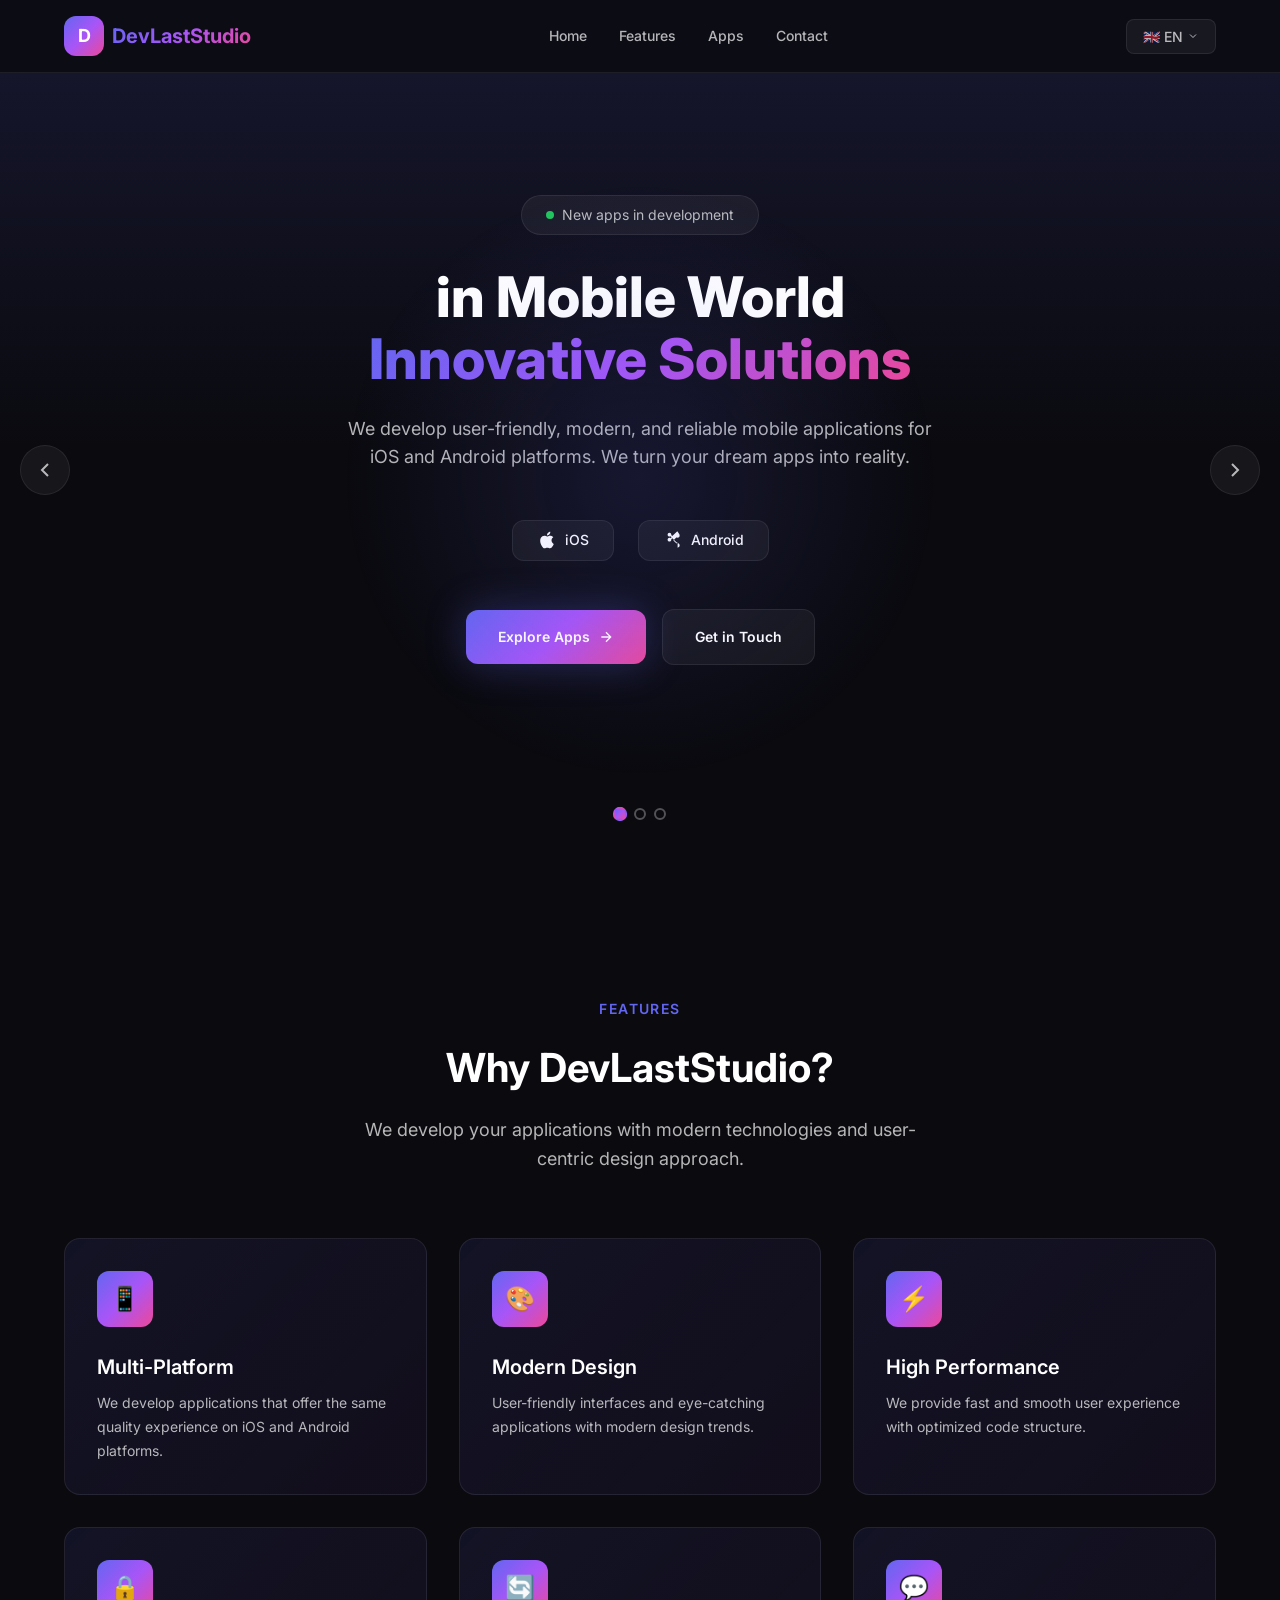
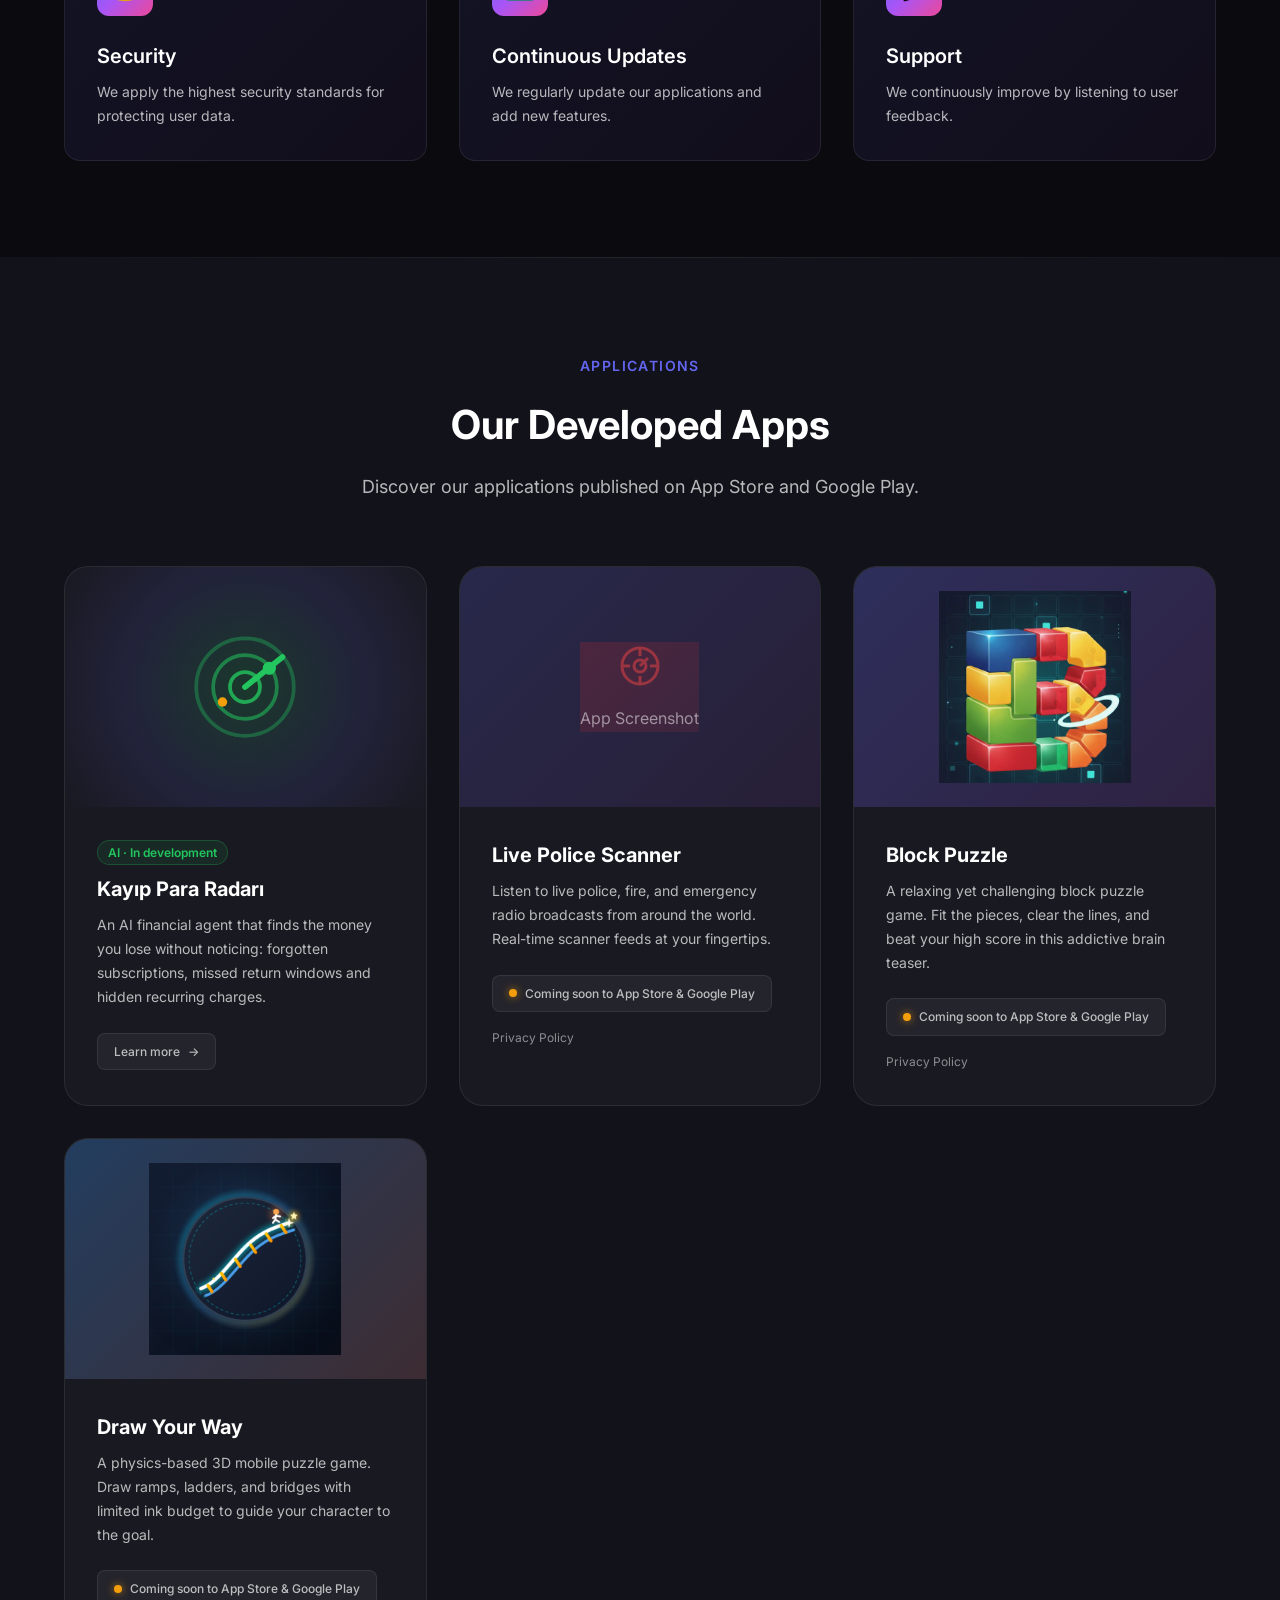
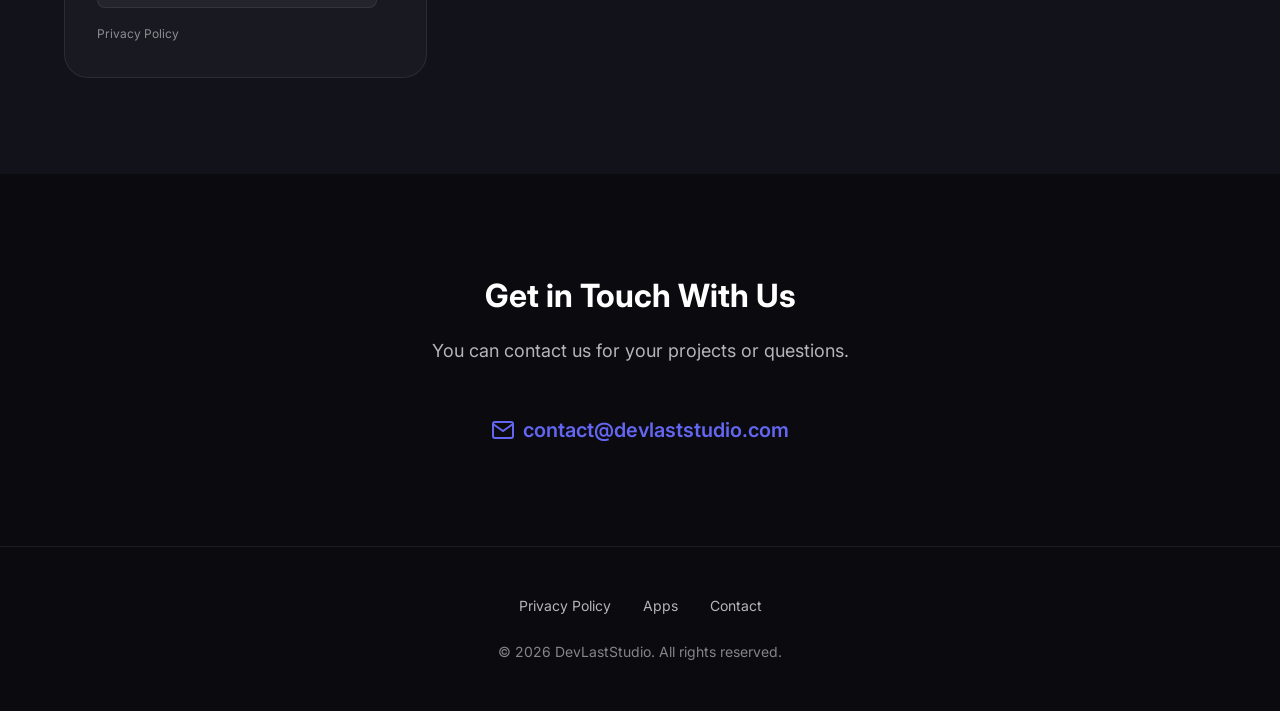
==== index.html @ 2a91ea54 "Launch devlaststudio.com with Kayıp Para Radarı page - Copy of the existing DevLastStudio site (devl" ====
<!DOCTYPE html>
<html lang="en">

<head>
  <meta charset="UTF-8">
  <meta name="viewport" content="width=device-width, initial-scale=1.0">
  <meta name="description"
    content="DevLastStudio - We develop innovative mobile applications for iOS and Android platforms. User-friendly, modern, and reliable apps.">
  <meta name="keywords" content="mobile app, iOS, Android, app developer, DevLastStudio">
  <meta name="author" content="DevLastStudio">

  <title>DevLastStudio | Mobile App Developer</title>

  <!-- Favicon -->
  <link rel="icon" type="image/svg+xml"
    href="data:image/svg+xml,<svg xmlns='http://www.w3.org/2000/svg' viewBox='0 0 100 100'><rect fill='%236366f1' rx='20' width='100' height='100'/><text x='50' y='65' text-anchor='middle' fill='white' font-size='50' font-family='system-ui'>D</text></svg>">

  <!-- Google Fonts -->
  <link rel="preconnect" href="https://fonts.googleapis.com">
  <link rel="preconnect" href="https://fonts.gstatic.com" crossorigin>
  <link href="https://fonts.googleapis.com/css2?family=Inter:wght@400;500;600;700;800&display=swap" rel="stylesheet">

  <!-- Styles -->
  <link rel="stylesheet" href="styles.css">
</head>

<body>
  <!-- Header -->
  <header class="header" id="header">
    <nav class="nav container">
      <a href="#hero" class="logo">
        <div class="logo-icon">D</div>
        <span class="logo-text">DevLastStudio</span>
      </a>

      <ul class="nav-menu" id="nav-menu">
        <li><a href="#hero" class="nav-link" data-i18n="navHome">Home</a></li>
        <li><a href="#features" class="nav-link" data-i18n="navFeatures">Features</a></li>
        <li><a href="#apps" class="nav-link" data-i18n="navApps">Apps</a></li>
        <li><a href="#contact" class="nav-link" data-i18n="navContact">Contact</a></li>
      </ul>

      <div class="nav-right">
        <!-- Language Selector -->
        <div class="lang-selector" id="lang-selector">
          <button class="lang-btn" id="lang-btn" aria-label="Select language" aria-expanded="false"
            aria-haspopup="listbox">
            <span id="current-flag">🇬🇧</span>
            <span id="current-lang">EN</span>
            <svg width="12" height="12" viewBox="0 0 24 24" fill="none" stroke="currentColor" stroke-width="2">
              <path d="M6 9l6 6 6-6" />
            </svg>
          </button>
          <div class="lang-dropdown" id="lang-dropdown" role="listbox" aria-label="Select language">
            <button class="lang-option" data-lang="en" role="option">
              <span>🇬🇧</span> English
            </button>
            <button class="lang-option" data-lang="de" role="option">
              <span>🇩🇪</span> Deutsch
            </button>
            <button class="lang-option" data-lang="es" role="option">
              <span>🇪🇸</span> Español
            </button>
            <button class="lang-option" data-lang="fr" role="option">
              <span>🇫🇷</span> Français
            </button>
            <button class="lang-option" data-lang="it" role="option">
              <span>🇮🇹</span> Italiano
            </button>
            <button class="lang-option" data-lang="tr" role="option">
              <span>🇹🇷</span> Türkçe
            </button>
          </div>
        </div>

        <button class="nav-toggle" id="nav-toggle" aria-label="Toggle navigation">
          <span></span>
          <span></span>
          <span></span>
        </button>
      </div>
    </nav>
  </header>

  <!-- Hero Section with Slider -->
  <section class="hero" id="hero">
    <div class="hero-slider" id="hero-slider">
      <!-- Slide 1 -->
      <div class="hero-slide active" data-slide="0">
        <div class="hero-content container">
          <div class="hero-badge">
            <span class="hero-badge-dot"></span>
            <span data-i18n="heroBadge">New apps in development</span>
          </div>

          <h1 class="hero-title">
            <span data-i18n="heroTitle2">Innovative Solutions</span><br>
            <span class="hero-title-gradient" data-i18n="heroTitle1">in Mobile World</span>
          </h1>

          <p class="hero-description" data-i18n="heroDescription">
            We develop user-friendly, modern, and reliable mobile applications for iOS and Android platforms. We turn
            your
            dream apps into reality.
          </p>

          <div class="hero-platforms">
            <div class="platform-badge">
              <svg viewBox="0 0 24 24" fill="currentColor">
                <path
                  d="M18.71 19.5c-.83 1.24-1.71 2.45-3.05 2.47-1.34.03-1.77-.79-3.29-.79-1.53 0-2 .77-3.27.82-1.31.05-2.3-1.32-3.14-2.53C4.25 17 2.94 12.45 4.7 9.39c.87-1.52 2.43-2.48 4.12-2.51 1.28-.02 2.5.87 3.29.87.78 0 2.26-1.07 3.81-.91.65.03 2.47.26 3.64 1.98-.09.06-2.17 1.28-2.15 3.81.03 3.02 2.65 4.03 2.68 4.04-.03.07-.42 1.44-1.38 2.83M13 3.5c.73-.83 1.94-1.46 2.94-1.5.13 1.17-.34 2.35-1.04 3.19-.69.85-1.83 1.51-2.95 1.42-.15-1.15.41-2.35 1.05-3.11z" />
              </svg>
              <span data-i18n="platformIos">iOS</span>
            </div>
            <div class="platform-badge">
              <svg viewBox="0 0 24 24" fill="currentColor">
                <path
                  d="M17.523 15.341c-.5 0-.963-.183-1.3-.5 0 0 .002-.002.003-.003l-5.109-4.937-1.2 1.16c.044.166.08.336.08.513 0 1.23-1.003 2.23-2.24 2.23s-2.24-1-2.24-2.23 1.003-2.23 2.24-2.23c.49 0 .94.165 1.308.434l1.243-1.2-1.236-1.195c-.37.27-.82.436-1.315.436-1.237 0-2.24-1-2.24-2.23s1.003-2.23 2.24-2.23 2.24 1 2.24 2.23c0 .177-.036.347-.08.513l1.2 1.16 5.109-4.937c-.001-.001-.003-.003-.003-.003.337-.317.8-.5 1.3-.5C18.757 3.82 20 5.06 20 6.58s-1.243 2.76-2.477 2.76c-.5 0-.963-.183-1.3-.5 0 0 .002-.002.003-.003l-3.794 3.663 3.794 3.663c-.001-.001-.003-.003-.003-.003.337-.317.8-.5 1.3-.5 1.234 0 2.477 1.24 2.477 2.76s-1.243 2.76-2.477 2.76z" />
              </svg>
              <span data-i18n="platformAndroid">Android</span>
            </div>
          </div>

          <div class="hero-cta">
            <a href="#apps" class="btn btn-primary">
              <span data-i18n="heroCtaPrimary">Explore Apps</span>
              <svg width="16" height="16" viewBox="0 0 24 24" fill="none" stroke="currentColor" stroke-width="2">
                <path d="M5 12h14M12 5l7 7-7 7" />
              </svg>
            </a>
            <a href="#contact" class="btn btn-secondary">
              <span data-i18n="heroCtaSecondary">Get in Touch</span>
            </a>
          </div>
        </div>
      </div>

      <!-- Slide 2 -->
      <div class="hero-slide" data-slide="1">
        <div class="hero-content container">
          <div class="hero-badge">
            <span class="hero-badge-icon">🎨</span>
            <span data-i18n="slide2Badge">Beautiful Design</span>
          </div>

          <h1 class="hero-title">
            <span data-i18n="slide2Title1">Stunning UI/UX</span><br>
            <span class="hero-title-gradient" data-i18n="slide2Title2">That Users Love</span>
          </h1>

          <p class="hero-description" data-i18n="slide2Description">
            Every pixel matters. We craft beautiful interfaces with modern design trends, glassmorphism effects, and
            smooth animations that delight users.
          </p>

          <div class="hero-stats">
            <div class="stat-item">
              <span class="stat-number">50+</span>
              <span class="stat-label" data-i18n="statApps">Apps Delivered</span>
            </div>
            <div class="stat-item">
              <span class="stat-number">100K+</span>
              <span class="stat-label" data-i18n="statDownloads">Downloads</span>
            </div>
            <div class="stat-item">
              <span class="stat-number">4.8★</span>
              <span class="stat-label" data-i18n="statRating">Avg Rating</span>
            </div>
          </div>

          <div class="hero-cta">
            <a href="#features" class="btn btn-primary">
              <span data-i18n="slide2Cta">See Our Work</span>
              <svg width="16" height="16" viewBox="0 0 24 24" fill="none" stroke="currentColor" stroke-width="2">
                <path d="M5 12h14M12 5l7 7-7 7" />
              </svg>
            </a>
          </div>
        </div>
      </div>

      <!-- Slide 3 -->
      <div class="hero-slide" data-slide="2">
        <div class="hero-content container">
          <div class="hero-badge">
            <span class="hero-badge-icon">⚡</span>
            <span data-i18n="slide3Badge">Fast & Reliable</span>
          </div>

          <h1 class="hero-title">
            <span data-i18n="slide3Title1">Performance</span><br>
            <span class="hero-title-gradient" data-i18n="slide3Title2">You Can Trust</span>
          </h1>

          <p class="hero-description" data-i18n="slide3Description">
            Optimized code, instant response times, and rock-solid stability. Your apps will run smoothly on any device.
          </p>

          <div class="hero-features-mini">
            <div class="mini-feature">
              <svg width="24" height="24" viewBox="0 0 24 24" fill="none" stroke="currentColor" stroke-width="2">
                <path d="M22 11.08V12a10 10 0 1 1-5.93-9.14" />
                <polyline points="22 4 12 14.01 9 11.01" />
              </svg>
              <span data-i18n="miniFeature1">99.9% Uptime</span>
            </div>
            <div class="mini-feature">
              <svg width="24" height="24" viewBox="0 0 24 24" fill="none" stroke="currentColor" stroke-width="2">
                <path d="M22 11.08V12a10 10 0 1 1-5.93-9.14" />
                <polyline points="22 4 12 14.01 9 11.01" />
              </svg>
              <span data-i18n="miniFeature2">Fast Loading</span>
            </div>
            <div class="mini-feature">
              <svg width="24" height="24" viewBox="0 0 24 24" fill="none" stroke="currentColor" stroke-width="2">
                <path d="M22 11.08V12a10 10 0 1 1-5.93-9.14" />
                <polyline points="22 4 12 14.01 9 11.01" />
              </svg>
              <span data-i18n="miniFeature3">Secure & Safe</span>
            </div>
          </div>

          <div class="hero-cta">
            <a href="#contact" class="btn btn-primary">
              <span data-i18n="slide3Cta">Start Your Project</span>
              <svg width="16" height="16" viewBox="0 0 24 24" fill="none" stroke="currentColor" stroke-width="2">
                <path d="M5 12h14M12 5l7 7-7 7" />
              </svg>
            </a>
          </div>
        </div>
      </div>

      <!-- Slider Navigation -->
      <div class="slider-nav">
        <button class="slider-dot active" data-slide="0" aria-label="Slide 1"></button>
        <button class="slider-dot" data-slide="1" aria-label="Slide 2"></button>
        <button class="slider-dot" data-slide="2" aria-label="Slide 3"></button>
      </div>

      <!-- Slider Arrows -->
      <button class="slider-arrow slider-arrow-prev" aria-label="Previous slide">
        <svg width="24" height="24" viewBox="0 0 24 24" fill="none" stroke="currentColor" stroke-width="2">
          <path d="M15 18l-6-6 6-6" />
        </svg>
      </button>
      <button class="slider-arrow slider-arrow-next" aria-label="Next slide">
        <svg width="24" height="24" viewBox="0 0 24 24" fill="none" stroke="currentColor" stroke-width="2">
          <path d="M9 18l6-6-6-6" />
        </svg>
      </button>
    </div>
  </section>

  <!-- Features Section -->
  <section class="features" id="features">
    <div class="container">
      <div class="section-header fade-in">
        <span class="section-eyebrow" data-i18n="featuresEyebrow">Features</span>
        <h2 class="section-title" data-i18n="featuresTitle">Why DevLastStudio?</h2>
        <p class="section-description" data-i18n="featuresDescription">
          We develop your applications with modern technologies and user-centric design approach.
        </p>
      </div>

      <div class="features-grid">
        <div class="feature-card fade-in">
          <div class="feature-icon">📱</div>
          <h3 class="feature-title" data-i18n="feature1Title">Multi-Platform</h3>
          <p class="feature-description" data-i18n="feature1Desc">
            We develop applications that offer the same quality experience on iOS and Android platforms.
          </p>
        </div>

        <div class="feature-card fade-in">
          <div class="feature-icon">🎨</div>
          <h3 class="feature-title" data-i18n="feature2Title">Modern Design</h3>
          <p class="feature-description" data-i18n="feature2Desc">
            User-friendly interfaces and eye-catching applications with modern design trends.
          </p>
        </div>

        <div class="feature-card fade-in">
          <div class="feature-icon">⚡</div>
          <h3 class="feature-title" data-i18n="feature3Title">High Performance</h3>
          <p class="feature-description" data-i18n="feature3Desc">
            We provide fast and smooth user experience with optimized code structure.
          </p>
        </div>

        <div class="feature-card fade-in">
          <div class="feature-icon">🔒</div>
          <h3 class="feature-title" data-i18n="feature4Title">Security</h3>
          <p class="feature-description" data-i18n="feature4Desc">
            We apply the highest security standards for protecting user data.
          </p>
        </div>

        <div class="feature-card fade-in">
          <div class="feature-icon">🔄</div>
          <h3 class="feature-title" data-i18n="feature5Title">Continuous Updates</h3>
          <p class="feature-description" data-i18n="feature5Desc">
            We regularly update our applications and add new features.
          </p>
        </div>

        <div class="feature-card fade-in">
          <div class="feature-icon">💬</div>
          <h3 class="feature-title" data-i18n="feature6Title">Support</h3>
          <p class="feature-description" data-i18n="feature6Desc">
            We continuously improve by listening to user feedback.
          </p>
        </div>
      </div>
    </div>
  </section>

  <!-- Apps Section -->
  <section class="apps" id="apps">
    <div class="container">
      <div class="section-header fade-in">
        <span class="section-eyebrow" data-i18n="appsEyebrow">Applications</span>
        <h2 class="section-title" data-i18n="appsTitle">Our Developed Apps</h2>
        <p class="section-description" data-i18n="appsDescription">
          Discover our applications published on App Store and Google Play.
        </p>
      </div>

      <div class="apps-grid">
        <!-- App Card 4: Kayip Para Radari -->
        <div class="app-card fade-in app-card-featured">
          <a href="kayip-para-radari.html" class="app-screenshots app-card-link app-icon-radar">
            <svg class="radar-icon" viewBox="0 0 64 64" fill="none" aria-hidden="true">
              <circle cx="32" cy="32" r="26" stroke="currentColor" stroke-width="2" opacity=".35"/>
              <circle cx="32" cy="32" r="17" stroke="currentColor" stroke-width="2" opacity=".55"/>
              <circle cx="32" cy="32" r="8" stroke="currentColor" stroke-width="2" opacity=".8"/>
              <path d="M32 32 L52 16" stroke="currentColor" stroke-width="3" stroke-linecap="round"/>
              <circle cx="45" cy="22" r="3.5" fill="#22c55e"/>
              <circle cx="20" cy="40" r="2.5" fill="#f59e0b"/>
            </svg>
          </a>
          <div class="app-content">
            <span class="app-status-badge" data-i18n="app4Badge">AI · In development</span>
            <h3 class="app-name" data-i18n="app4Name">Kayıp Para Radarı</h3>
            <p class="app-description" data-i18n="app4Desc">
              An AI financial agent that finds the money you lose without noticing: forgotten subscriptions, missed return windows and hidden recurring charges.
            </p>
            <a href="kayip-para-radari.html" class="store-link app-more-link"><span data-i18n="app4Cta">Learn more</span> →</a>
          </div>
        </div>
        <!-- App Card 1: Live Police Scanner -->
        <div class="app-card fade-in">
          <div class="app-screenshots">
            <div class="app-screenshot-placeholder app-icon-scanner">
              <svg viewBox="0 0 24 24" fill="none" stroke="currentColor" stroke-width="1.5">
                <circle cx="12" cy="12" r="9" />
                <path d="M12 3v4M12 17v4M3 12h4M17 12h4" />
                <circle cx="12" cy="12" r="3" />
                <path d="M12 12l4-4" />
              </svg>
              <span data-i18n="appPlaceholder">App Screenshot</span>
            </div>
          </div>
          <div class="app-content">
            <h3 class="app-name" data-i18n="app1Name">Live Police Scanner</h3>
            <p class="app-description" data-i18n="app1Desc">
              Listen to live police, fire, and emergency radio broadcasts from around the world. Real-time scanner feeds
              at your fingertips.
            </p>
            <div class="app-links"><span class="store-link store-soon"><span class="store-soon-dot"></span><span data-i18n="comingSoon">Coming soon to App Store &amp; Google Play</span></span></div>
            <a href="privacy.html?app=police-scanner" class="app-privacy-link" data-i18n="appPrivacy">Privacy Policy</a>
          </div>
        </div>

        <!-- App Card 2: Block Puzzle -->
        <div class="app-card fade-in">
          <a href="block-puzzle.html" class="app-screenshots app-card-link">
            <img src="block-puzzle-icon.jpg" alt="Block Puzzle" class="app-icon-image">
          </a>
          <div class="app-content">
            <h3 class="app-name" data-i18n="app2Name">Block Puzzle</h3>
            <p class="app-description" data-i18n="app2Desc">
              A relaxing yet challenging block puzzle game. Fit the pieces, clear the lines, and beat your high score in
              this addictive brain teaser.
            </p>
            <div class="app-links"><span class="store-link store-soon"><span class="store-soon-dot"></span><span data-i18n="comingSoon">Coming soon to App Store &amp; Google Play</span></span></div>
            <a href="privacy-block-puzzle.html" class="app-privacy-link" data-i18n="appPrivacy">Privacy Policy</a>
          </div>
        </div>

        <!-- App Card 3: Draw Your Way -->
        <div class="app-card fade-in">
          <a href="draw-your-way.html" class="app-screenshots app-card-link">
            <img src="draw-your-way-icon.png" alt="Draw Your Way" class="app-icon-image app-icon-image-draw">
          </a>
          <div class="app-content">
            <h3 class="app-name" data-i18n="app3Name">Draw Your Way</h3>
            <p class="app-description" data-i18n="app3Desc">
              A physics-based 3D mobile puzzle game. Draw ramps, ladders, and bridges with limited ink budget to guide your character to the goal.
            </p>
            <div class="app-links"><span class="store-link store-soon"><span class="store-soon-dot"></span><span data-i18n="comingSoon">Coming soon to App Store &amp; Google Play</span></span></div>
            <a href="privacy-draw-your-way.html" class="app-privacy-link" data-i18n="appPrivacy">Privacy Policy</a>
          </div>
        </div>

      </div>
    </div>
  </section>

  <!-- Contact Section -->
  <section class="contact" id="contact">
    <div class="container">
      <div class="contact-wrapper fade-in">
        <h2 class="contact-title" data-i18n="contactTitle">Get in Touch With Us</h2>
        <p class="contact-description" data-i18n="contactDescription">
          You can contact us for your projects or questions.
        </p>
        <a href="mailto:contact@devlaststudio.com" class="contact-email">
          <svg width="24" height="24" viewBox="0 0 24 24" fill="none" stroke="currentColor" stroke-width="2">
            <rect x="2" y="4" width="20" height="16" rx="2" />
            <path d="M22 6l-10 7L2 6" />
          </svg>
          contact@devlaststudio.com
        </a>
      </div>
    </div>
  </section>

  <!-- Footer -->
  <footer class="footer">
    <div class="container">
      <div class="footer-content">
        <div class="footer-links">
          <a href="privacy.html" class="footer-link" data-i18n="footerPrivacy">Privacy Policy</a>
          <a href="#apps" class="footer-link" data-i18n="footerApps">Apps</a>
          <a href="#contact" class="footer-link" data-i18n="footerContact">Contact</a>
        </div>

        <p class="footer-copyright" data-i18n="footerCopyright">
          © 2026 DevLastStudio. All rights reserved.
        </p>
      </div>
    </div>
  </footer>

  <!-- Scripts -->
  <script src="translations.js"></script>
  <script src="script.js"></script>
</body>

</html>
---- styles.css ----
/* ============================================
   DevLastStudio - Modern Portfolio Website
   ============================================ */

/* CSS Variables - Design System */
:root {
  /* Colors */
  --color-bg-primary: #0a0a0f;
  --color-bg-secondary: #12121a;
  --color-bg-card: rgba(255, 255, 255, 0.03);
  --color-bg-glass: rgba(255, 255, 255, 0.05);

  --color-text-primary: #ffffff;
  --color-text-secondary: rgba(255, 255, 255, 0.7);
  --color-text-muted: rgba(255, 255, 255, 0.5);

  --color-accent-primary: #6366f1;
  --color-accent-secondary: #8b5cf6;
  --color-accent-tertiary: #a855f7;

  --gradient-primary: linear-gradient(135deg, #6366f1 0%, #a855f7 50%, #ec4899 100%);
  --gradient-hero: linear-gradient(180deg, rgba(99, 102, 241, 0.15) 0%, transparent 50%);
  --gradient-card: linear-gradient(135deg, rgba(99, 102, 241, 0.1) 0%, rgba(168, 85, 247, 0.05) 100%);

  --color-border: rgba(255, 255, 255, 0.08);
  --color-border-hover: rgba(255, 255, 255, 0.15);

  /* Spacing */
  --space-xs: 0.25rem;
  --space-sm: 0.5rem;
  --space-md: 1rem;
  --space-lg: 1.5rem;
  --space-xl: 2rem;
  --space-2xl: 3rem;
  --space-3xl: 4rem;
  --space-4xl: 6rem;

  /* Typography */
  --font-family: 'Inter', -apple-system, BlinkMacSystemFont, 'Segoe UI', Roboto, sans-serif;
  --font-size-xs: 0.75rem;
  --font-size-sm: 0.875rem;
  --font-size-base: 1rem;
  --font-size-lg: 1.125rem;
  --font-size-xl: 1.25rem;
  --font-size-2xl: 1.5rem;
  --font-size-3xl: 2rem;
  --font-size-4xl: 2.5rem;
  --font-size-5xl: 3.5rem;

  /* Border Radius */
  --radius-sm: 0.375rem;
  --radius-md: 0.5rem;
  --radius-lg: 0.75rem;
  --radius-xl: 1rem;
  --radius-2xl: 1.5rem;
  --radius-full: 9999px;

  /* Shadows */
  --shadow-sm: 0 1px 2px rgba(0, 0, 0, 0.3);
  --shadow-md: 0 4px 6px rgba(0, 0, 0, 0.4);
  --shadow-lg: 0 10px 15px rgba(0, 0, 0, 0.5);
  --shadow-xl: 0 20px 25px rgba(0, 0, 0, 0.6);
  --shadow-glow: 0 0 40px rgba(99, 102, 241, 0.3);

  /* Transitions */
  --transition-fast: 150ms ease;
  --transition-base: 250ms ease;
  --transition-slow: 350ms ease;
}

/* Reset & Base */
*,
*::before,
*::after {
  margin: 0;
  padding: 0;
  box-sizing: border-box;
}

html {
  scroll-behavior: smooth;
  font-size: 16px;
}

body {
  font-family: var(--font-family);
  background-color: var(--color-bg-primary);
  color: var(--color-text-primary);
  line-height: 1.6;
  min-height: 100vh;
  overflow-x: hidden;
}

a {
  text-decoration: none;
  color: inherit;
  transition: color var(--transition-fast);
}

img {
  max-width: 100%;
  height: auto;
  display: block;
}

button {
  font-family: inherit;
  cursor: pointer;
  border: none;
  background: none;
}

ul,
ol {
  list-style: none;
}

/* Container */
.container {
  width: 100%;
  max-width: 1200px;
  margin: 0 auto;
  padding: 0 var(--space-lg);
}

/* ============================================
   HEADER & NAVIGATION
   ============================================ */
.header {
  position: fixed;
  top: 0;
  left: 0;
  right: 0;
  z-index: 1000;
  padding: var(--space-md) 0;
  background: rgba(10, 10, 15, 0.8);
  backdrop-filter: blur(20px);
  -webkit-backdrop-filter: blur(20px);
  border-bottom: 1px solid var(--color-border);
  transition: all var(--transition-base);
}

.header.scrolled {
  padding: var(--space-sm) 0;
  background: rgba(10, 10, 15, 0.95);
}

.nav {
  display: flex;
  align-items: center;
  justify-content: space-between;
}

.logo {
  display: flex;
  align-items: center;
  gap: var(--space-sm);
  font-size: var(--font-size-xl);
  font-weight: 700;
}

.logo-icon {
  width: 40px;
  height: 40px;
  background: var(--gradient-primary);
  border-radius: var(--radius-lg);
  display: flex;
  align-items: center;
  justify-content: center;
  font-size: var(--font-size-lg);
}

.logo-text {
  background: var(--gradient-primary);
  -webkit-background-clip: text;
  -webkit-text-fill-color: transparent;
  background-clip: text;
}

.nav-menu {
  display: flex;
  align-items: center;
  gap: var(--space-xl);
}

.nav-link {
  font-size: var(--font-size-sm);
  font-weight: 500;
  color: var(--color-text-secondary);
  position: relative;
  padding: var(--space-xs) 0;
}

.nav-link::after {
  content: '';
  position: absolute;
  bottom: 0;
  left: 0;
  width: 0;
  height: 2px;
  background: var(--gradient-primary);
  transition: width var(--transition-base);
}

.nav-link:hover {
  color: var(--color-text-primary);
}

.nav-link:hover::after {
  width: 100%;
}

.nav-toggle {
  display: none;
  flex-direction: column;
  gap: 5px;
  padding: var(--space-sm);
}

.nav-toggle span {
  display: block;
  width: 24px;
  height: 2px;
  background: var(--color-text-primary);
  transition: all var(--transition-base);
}

/* Nav Right Container */
.nav-right {
  display: flex;
  align-items: center;
  gap: var(--space-md);
}

/* ============================================
   LANGUAGE SELECTOR
   ============================================ */
.lang-selector {
  position: relative;
  z-index: 1001;
}

.lang-btn {
  display: flex;
  align-items: center;
  gap: var(--space-xs);
  padding: var(--space-sm) var(--space-md);
  background: var(--color-bg-glass);
  border: 1px solid var(--color-border);
  border-radius: var(--radius-md);
  color: var(--color-text-secondary);
  font-size: var(--font-size-sm);
  font-weight: 500;
  cursor: pointer;
  transition: all var(--transition-base);
}

.lang-btn:hover {
  background: var(--color-bg-card);
  border-color: var(--color-border-hover);
  color: var(--color-text-primary);
}

.lang-btn svg {
  transition: transform var(--transition-base);
}

.lang-selector.active .lang-btn svg {
  transform: rotate(180deg);
}

.lang-dropdown {
  position: absolute;
  top: calc(100% + var(--space-sm));
  right: 0;
  min-width: 150px;
  background: var(--color-bg-secondary);
  border: 1px solid var(--color-border);
  border-radius: var(--radius-lg);
  padding: var(--space-sm);
  opacity: 0;
  visibility: hidden;
  transform: translateY(-10px);
  transition: all var(--transition-base);
  z-index: 1002;
  box-shadow: var(--shadow-xl);
}

.lang-selector.active .lang-dropdown {
  opacity: 1;
  visibility: visible;
  transform: translateY(0);
}

.lang-option {
  display: flex;
  align-items: center;
  gap: var(--space-sm);
  width: 100%;
  padding: var(--space-sm) var(--space-md);
  background: none;
  border: none;
  border-radius: var(--radius-md);
  color: var(--color-text-secondary);
  font-size: var(--font-size-sm);
  font-weight: 500;
  cursor: pointer;
  transition: all var(--transition-fast);
  text-align: left;
}

.lang-option:hover {
  background: var(--color-bg-glass);
  color: var(--color-text-primary);
}

.lang-option.active {
  background: var(--gradient-primary);
  color: white;
}

/* ============================================
   HERO SECTION & SLIDER
   ============================================ */
.hero {
  min-height: 100vh;
  display: flex;
  flex-direction: column;
  align-items: center;
  justify-content: flex-start;
  position: relative;
  padding-top: 120px;
  padding-bottom: 80px;
  overflow: hidden;
}

.hero::before {
  content: '';
  position: absolute;
  top: 0;
  left: 0;
  right: 0;
  bottom: 0;
  background: var(--gradient-hero);
  pointer-events: none;
}

.hero::after {
  content: '';
  position: absolute;
  top: 20%;
  left: 50%;
  transform: translateX(-50%);
  width: 600px;
  height: 600px;
  background: radial-gradient(circle, rgba(99, 102, 241, 0.15) 0%, transparent 70%);
  pointer-events: none;
}

/* Hero Slider */
.hero-slider {
  position: relative;
  width: 100%;
  flex: 1;
  display: flex;
  flex-direction: column;
  align-items: center;
  justify-content: center;
}

.hero-slide {
  position: absolute;
  inset: 0;
  display: none;
  align-items: center;
  justify-content: center;
  opacity: 0;
  transform: translateX(30px);
  transition: opacity 0.6s cubic-bezier(0.4, 0, 0.2, 1), transform 0.6s cubic-bezier(0.4, 0, 0.2, 1);
  pointer-events: none;
}

.hero-slide.active {
  display: flex;
  opacity: 1;
  transform: translateX(0);
  pointer-events: all;
}

.hero-slide.prev {
  transform: translateX(-30px);
}

/* Slider Navigation Dots */
.slider-nav {
  position: relative;
  margin-top: auto;
  display: flex;
  gap: var(--space-sm);
  z-index: 10;
  padding-top: var(--space-lg);
}

.slider-dot {
  width: 12px;
  height: 12px;
  border-radius: 50%;
  border: 2px solid rgba(255, 255, 255, 0.3);
  background: transparent;
  cursor: pointer;
  transition: all var(--transition-base);
}

.slider-dot:hover {
  border-color: rgba(255, 255, 255, 0.6);
}

.slider-dot.active {
  background: var(--gradient-primary);
  border-color: transparent;
  transform: scale(1.2);
}

/* Slider Arrows */
.slider-arrow {
  position: absolute;
  top: 50%;
  transform: translateY(-50%);
  width: 50px;
  height: 50px;
  display: flex;
  align-items: center;
  justify-content: center;
  background: var(--color-bg-glass);
  border: 1px solid var(--color-border);
  border-radius: 50%;
  color: var(--color-text-secondary);
  cursor: pointer;
  transition: all var(--transition-base);
  z-index: 10;
}

.slider-arrow:hover {
  background: var(--color-bg-card);
  border-color: var(--color-accent-primary);
  color: var(--color-text-primary);
  transform: translateY(-50%) scale(1.1);
}

.slider-arrow-prev {
  left: 20px;
}

.slider-arrow-next {
  right: 20px;
}

/* Hero Stats (Slide 2) */
.hero-stats {
  display: flex;
  align-items: center;
  justify-content: center;
  gap: var(--space-2xl);
  margin-bottom: var(--space-2xl);
  animation: fadeInUp 0.6s ease 0.3s forwards;
  opacity: 0;
}

.stat-item {
  display: flex;
  flex-direction: column;
  align-items: center;
  gap: var(--space-xs);
  padding: var(--space-lg);
  background: var(--color-bg-glass);
  border: 1px solid var(--color-border);
  border-radius: var(--radius-xl);
  min-width: 140px;
}

.stat-number {
  font-size: var(--font-size-2xl);
  font-weight: 800;
  background: var(--gradient-primary);
  -webkit-background-clip: text;
  -webkit-text-fill-color: transparent;
  background-clip: text;
}

.stat-label {
  font-size: var(--font-size-sm);
  color: var(--color-text-secondary);
}

/* Hero Mini Features (Slide 3) */
.hero-features-mini {
  display: flex;
  align-items: center;
  justify-content: center;
  gap: var(--space-lg);
  margin-bottom: var(--space-2xl);
  animation: fadeInUp 0.6s ease 0.3s forwards;
  opacity: 0;
  flex-wrap: wrap;
}

.mini-feature {
  display: flex;
  align-items: center;
  gap: var(--space-sm);
  padding: var(--space-md) var(--space-lg);
  background: var(--color-bg-glass);
  border: 1px solid var(--color-border);
  border-radius: var(--radius-lg);
  font-size: var(--font-size-sm);
  color: var(--color-text-secondary);
}

.mini-feature svg {
  color: #22c55e;
}

/* Hero Badge Icon */
.hero-badge-icon {
  font-size: var(--font-size-lg);
}

.hero-content {
  text-align: center;
  position: relative;
  z-index: 1;
  max-width: 800px;
  padding-bottom: 80px;
}

.hero-badge {
  display: inline-flex;
  align-items: center;
  gap: var(--space-sm);
  padding: var(--space-sm) var(--space-lg);
  background: var(--color-bg-glass);
  border: 1px solid var(--color-border);
  border-radius: var(--radius-full);
  font-size: var(--font-size-sm);
  color: var(--color-text-secondary);
  margin-bottom: var(--space-xl);
  animation: fadeInUp 0.6s ease forwards;
}

.hero-badge-dot {
  width: 8px;
  height: 8px;
  background: #22c55e;
  border-radius: 50%;
  animation: pulse 2s ease-in-out infinite;
}

.hero-title {
  font-size: clamp(var(--font-size-3xl), 5vw, var(--font-size-5xl));
  font-weight: 800;
  line-height: 1.1;
  margin-bottom: var(--space-lg);
  animation: fadeInUp 0.6s ease 0.1s forwards;
  opacity: 0;
}

.hero-title-gradient {
  background: var(--gradient-primary);
  -webkit-background-clip: text;
  -webkit-text-fill-color: transparent;
  background-clip: text;
}

.hero-description {
  font-size: var(--font-size-lg);
  color: var(--color-text-secondary);
  max-width: 600px;
  margin: 0 auto var(--space-2xl);
  animation: fadeInUp 0.6s ease 0.2s forwards;
  opacity: 0;
}

.hero-platforms {
  display: flex;
  align-items: center;
  justify-content: center;
  gap: var(--space-lg);
  margin-bottom: var(--space-2xl);
  animation: fadeInUp 0.6s ease 0.3s forwards;
  opacity: 0;
}

.platform-badge {
  display: flex;
  align-items: center;
  gap: var(--space-sm);
  padding: var(--space-sm) var(--space-lg);
  background: var(--color-bg-glass);
  border: 1px solid var(--color-border);
  border-radius: var(--radius-lg);
  font-size: var(--font-size-sm);
  font-weight: 500;
  transition: all var(--transition-base);
}

.platform-badge:hover {
  border-color: var(--color-border-hover);
  transform: translateY(-2px);
}

.platform-badge svg {
  width: 20px;
  height: 20px;
}

.hero-cta {
  display: flex;
  align-items: center;
  justify-content: center;
  gap: var(--space-md);
  animation: fadeInUp 0.6s ease 0.4s forwards;
  opacity: 0;
}

/* Buttons */
.btn {
  display: inline-flex;
  align-items: center;
  gap: var(--space-sm);
  padding: var(--space-md) var(--space-xl);
  font-size: var(--font-size-sm);
  font-weight: 600;
  border-radius: var(--radius-lg);
  transition: all var(--transition-base);
}

.btn-primary {
  background: var(--gradient-primary);
  color: white;
  box-shadow: var(--shadow-glow);
}

.btn-primary:hover {
  transform: translateY(-2px);
  box-shadow: 0 0 50px rgba(99, 102, 241, 0.4);
}

.btn-secondary {
  background: var(--color-bg-glass);
  color: var(--color-text-primary);
  border: 1px solid var(--color-border);
}

.btn-secondary:hover {
  background: var(--color-bg-card);
  border-color: var(--color-border-hover);
  transform: translateY(-2px);
}

/* ============================================
   FEATURES SECTION
   ============================================ */
.features {
  padding: var(--space-4xl) 0;
  position: relative;
}

.section-header {
  text-align: center;
  max-width: 600px;
  margin: 0 auto var(--space-3xl);
}

.section-eyebrow {
  display: inline-block;
  font-size: var(--font-size-sm);
  font-weight: 600;
  color: var(--color-accent-primary);
  text-transform: uppercase;
  letter-spacing: 0.1em;
  margin-bottom: var(--space-md);
}

.section-title {
  font-size: clamp(var(--font-size-2xl), 4vw, var(--font-size-4xl));
  font-weight: 700;
  margin-bottom: var(--space-md);
}

.section-description {
  font-size: var(--font-size-lg);
  color: var(--color-text-secondary);
}

.features-grid {
  display: grid;
  grid-template-columns: repeat(auto-fit, minmax(280px, 1fr));
  gap: var(--space-xl);
}

.feature-card {
  padding: var(--space-xl);
  background: var(--gradient-card);
  border: 1px solid var(--color-border);
  border-radius: var(--radius-xl);
  transition: all var(--transition-base);
}

.feature-card:hover {
  border-color: var(--color-border-hover);
  transform: translateY(-4px);
  box-shadow: var(--shadow-xl);
}

.feature-icon {
  width: 56px;
  height: 56px;
  display: flex;
  align-items: center;
  justify-content: center;
  background: var(--gradient-primary);
  border-radius: var(--radius-lg);
  font-size: var(--font-size-2xl);
  margin-bottom: var(--space-lg);
}

.feature-title {
  font-size: var(--font-size-xl);
  font-weight: 600;
  margin-bottom: var(--space-sm);
}

.feature-description {
  font-size: var(--font-size-sm);
  color: var(--color-text-secondary);
  line-height: 1.7;
}

/* ============================================
   APPS SECTION
   ============================================ */
.apps {
  padding: var(--space-4xl) 0;
  background: var(--color-bg-secondary);
  position: relative;
}

.apps::before {
  content: '';
  position: absolute;
  top: 0;
  left: 0;
  right: 0;
  height: 1px;
  background: linear-gradient(90deg, transparent, var(--color-border), transparent);
}

.apps-grid {
  display: grid;
  grid-template-columns: repeat(auto-fit, minmax(320px, 1fr));
  gap: var(--space-xl);
}

.app-card {
  background: var(--color-bg-card);
  border: 1px solid var(--color-border);
  border-radius: var(--radius-2xl);
  overflow: hidden;
  transition: all var(--transition-base);
}

.app-card:hover {
  border-color: var(--color-border-hover);
  transform: translateY(-8px);
  box-shadow: var(--shadow-xl), var(--shadow-glow);
}

.app-screenshots {
  position: relative;
  height: 240px;
  background: linear-gradient(135deg, rgba(99, 102, 241, 0.2) 0%, rgba(168, 85, 247, 0.1) 100%);
  display: flex;
  align-items: center;
  justify-content: center;
  overflow: hidden;
}

.app-screenshot-placeholder {
  display: flex;
  flex-direction: column;
  align-items: center;
  gap: var(--space-md);
  color: var(--color-text-muted);
}

.app-screenshot-placeholder svg {
  width: 48px;
  height: 48px;
  opacity: 0.5;
}

.app-content {
  padding: var(--space-xl);
}

.app-name {
  font-size: var(--font-size-xl);
  font-weight: 700;
  margin-bottom: var(--space-sm);
}

.app-description {
  font-size: var(--font-size-sm);
  color: var(--color-text-secondary);
  margin-bottom: var(--space-lg);
  line-height: 1.7;
}

.app-links {
  display: flex;
  gap: var(--space-md);
}

.store-link {
  display: flex;
  align-items: center;
  gap: var(--space-sm);
  padding: var(--space-sm) var(--space-md);
  background: var(--color-bg-glass);
  border: 1px solid var(--color-border);
  border-radius: var(--radius-md);
  font-size: var(--font-size-xs);
  font-weight: 500;
  color: var(--color-text-secondary);
  transition: all var(--transition-base);
}

.store-link:hover {
  background: var(--color-bg-card);
  border-color: var(--color-accent-primary);
  color: var(--color-text-primary);
}

.store-link svg {
  width: 16px;
  height: 16px;
}

/* App Privacy Link */
.app-privacy-link {
  display: inline-block;
  margin-top: var(--space-md);
  font-size: var(--font-size-xs);
  color: var(--color-text-muted);
  transition: color var(--transition-fast);
}

.app-privacy-link:hover {
  color: var(--color-accent-primary);
}

/* App Icon Styles */
.app-icon-scanner {
  background: linear-gradient(135deg, rgba(220, 38, 38, 0.2) 0%, rgba(239, 68, 68, 0.1) 100%);
}

.app-icon-scanner svg {
  stroke: #ef4444;
}

.app-icon-puzzle {
  background: linear-gradient(135deg, rgba(99, 102, 241, 0.2) 0%, rgba(168, 85, 247, 0.1) 100%);
}

.app-icon-puzzle svg {
  stroke: #8b5cf6;
}

/* App Icon Image */
.app-icon-image {
  width: 100%;
  height: 100%;
  object-fit: contain;
  object-position: center;
  padding: var(--space-lg);
  background: linear-gradient(135deg, rgba(99, 102, 241, 0.1) 0%, rgba(168, 85, 247, 0.05) 100%);
}

.app-icon-image-draw {
  background: linear-gradient(135deg, rgba(6, 182, 212, 0.15) 0%, rgba(245, 158, 11, 0.1) 100%);
}


.app-card-link {
  display: block;
  cursor: pointer;
  transition: transform var(--transition-base);
}

.app-card-link:hover {
  transform: scale(1.02);
}

/* ============================================
   CONTACT SECTION
   ============================================ */
.contact {
  padding: var(--space-4xl) 0;
}

.contact-wrapper {
  max-width: 600px;
  margin: 0 auto;
  text-align: center;
}

.contact-title {
  font-size: clamp(var(--font-size-2xl), 4vw, var(--font-size-3xl));
  font-weight: 700;
  margin-bottom: var(--space-md);
}

.contact-description {
  font-size: var(--font-size-lg);
  color: var(--color-text-secondary);
  margin-bottom: var(--space-2xl);
}

.contact-email {
  display: inline-flex;
  align-items: center;
  gap: var(--space-sm);
  font-size: var(--font-size-xl);
  font-weight: 600;
  color: var(--color-accent-primary);
  transition: all var(--transition-base);
}

.contact-email:hover {
  color: var(--color-accent-secondary);
}

/* ============================================
   FOOTER
   ============================================ */
.footer {
  padding: var(--space-2xl) 0;
  border-top: 1px solid var(--color-border);
}

.footer-content {
  display: flex;
  flex-direction: column;
  align-items: center;
  gap: var(--space-lg);
}

.footer-links {
  display: flex;
  gap: var(--space-xl);
}

.footer-link {
  font-size: var(--font-size-sm);
  color: var(--color-text-secondary);
  transition: color var(--transition-fast);
}

.footer-link:hover {
  color: var(--color-text-primary);
}

.footer-social {
  display: flex;
  gap: var(--space-md);
}

.social-link {
  width: 40px;
  height: 40px;
  display: flex;
  align-items: center;
  justify-content: center;
  background: var(--color-bg-glass);
  border: 1px solid var(--color-border);
  border-radius: var(--radius-md);
  color: var(--color-text-secondary);
  transition: all var(--transition-base);
}

.social-link:hover {
  background: var(--gradient-primary);
  border-color: transparent;
  color: white;
  transform: translateY(-2px);
}

.social-link svg {
  width: 18px;
  height: 18px;
}

.footer-copyright {
  font-size: var(--font-size-sm);
  color: var(--color-text-muted);
}

/* ============================================
   ANIMATIONS
   ============================================ */
@keyframes fadeInUp {
  from {
    opacity: 0;
    transform: translateY(20px);
  }

  to {
    opacity: 1;
    transform: translateY(0);
  }
}

@keyframes pulse {

  0%,
  100% {
    opacity: 1;
  }

  50% {
    opacity: 0.5;
  }
}

.fade-in {
  opacity: 0;
  transform: translateY(30px);
  transition: all 0.6s ease;
}

.fade-in.visible {
  opacity: 1;
  transform: translateY(0);
}

/* ============================================
   RESPONSIVE
   ============================================ */
@media (max-width: 768px) {
  .nav-menu {
    position: fixed;
    top: 0;
    right: -100%;
    width: 80%;
    max-width: 300px;
    height: 100vh;
    background: var(--color-bg-secondary);
    flex-direction: column;
    justify-content: center;
    gap: var(--space-xl);
    transition: right var(--transition-base);
    border-left: 1px solid var(--color-border);
  }

  .nav-menu.active {
    right: 0;
  }

  .nav-toggle {
    display: flex;
    z-index: 1001;
  }

  .nav-toggle.active span:nth-child(1) {
    transform: rotate(45deg) translate(5px, 5px);
  }

  .nav-toggle.active span:nth-child(2) {
    opacity: 0;
  }

  .nav-toggle.active span:nth-child(3) {
    transform: rotate(-45deg) translate(5px, -5px);
  }

  /* Mobile Language Selector */
  .lang-selector {
    order: -1;
  }

  .nav-right {
    gap: var(--space-sm);
  }

  .hero-cta {
    flex-direction: column;
  }

  .hero-platforms {
    flex-direction: column;
    gap: var(--space-md);
  }

  .apps-grid {
    grid-template-columns: 1fr;
  }

  .footer-links {
    flex-direction: column;
    align-items: center;
    gap: var(--space-md);
  }
}

/* ============================================
   PRIVACY PAGE STYLES
   ============================================ */
.page-header {
  padding: calc(var(--space-4xl) + 80px) 0 var(--space-3xl);
  text-align: center;
  background: var(--gradient-hero);
}

.page-title {
  font-size: clamp(var(--font-size-2xl), 4vw, var(--font-size-4xl));
  font-weight: 700;
  margin-bottom: var(--space-md);
}

.page-subtitle {
  font-size: var(--font-size-lg);
  color: var(--color-text-secondary);
}

.page-content {
  padding: var(--space-3xl) 0;
  max-width: 800px;
  margin: 0 auto;
}

.page-content h2 {
  font-size: var(--font-size-xl);
  font-weight: 600;
  margin: var(--space-2xl) 0 var(--space-md);
  color: var(--color-text-primary);
}

.page-content p {
  font-size: var(--font-size-base);
  color: var(--color-text-secondary);
  margin-bottom: var(--space-md);
  line-height: 1.8;
}

.page-content ul {
  margin-bottom: var(--space-md);
  padding-left: var(--space-xl);
}

.page-content li {
  font-size: var(--font-size-base);
  color: var(--color-text-secondary);
  margin-bottom: var(--space-sm);
  line-height: 1.7;
  list-style: disc;
}
/* ============================================
   Added: coming-soon state + Kayip Para Radari card
   ============================================ */
.store-soon { cursor: default; }
.store-soon:hover { background: var(--color-bg-glass); border-color: var(--color-border); color: var(--color-text-secondary); transform: none; }
.store-button.store-soon { background: var(--color-bg-glass); border: 1px solid var(--color-border); box-shadow: none; color: var(--color-text-secondary); }
.store-soon-dot { width: 8px; height: 8px; border-radius: 50%; background: #f59e0b; box-shadow: 0 0 8px rgba(245, 158, 11, .7); }
.app-icon-radar { display: flex !important; align-items: center; justify-content: center; background: radial-gradient(circle at 50% 50%, rgba(34, 197, 94, .18) 0%, rgba(99, 102, 241, .12) 55%, transparent 100%); color: #22c55e; }
.radar-icon { width: 120px; height: 120px; }
.app-status-badge { display: inline-block; margin-bottom: var(--space-sm); padding: 2px 10px; border-radius: var(--radius-full); font-size: var(--font-size-xs); font-weight: 600; color: #22c55e; background: rgba(34, 197, 94, .1); border: 1px solid rgba(34, 197, 94, .25); }
.app-more-link { display: inline-flex; width: fit-content; }
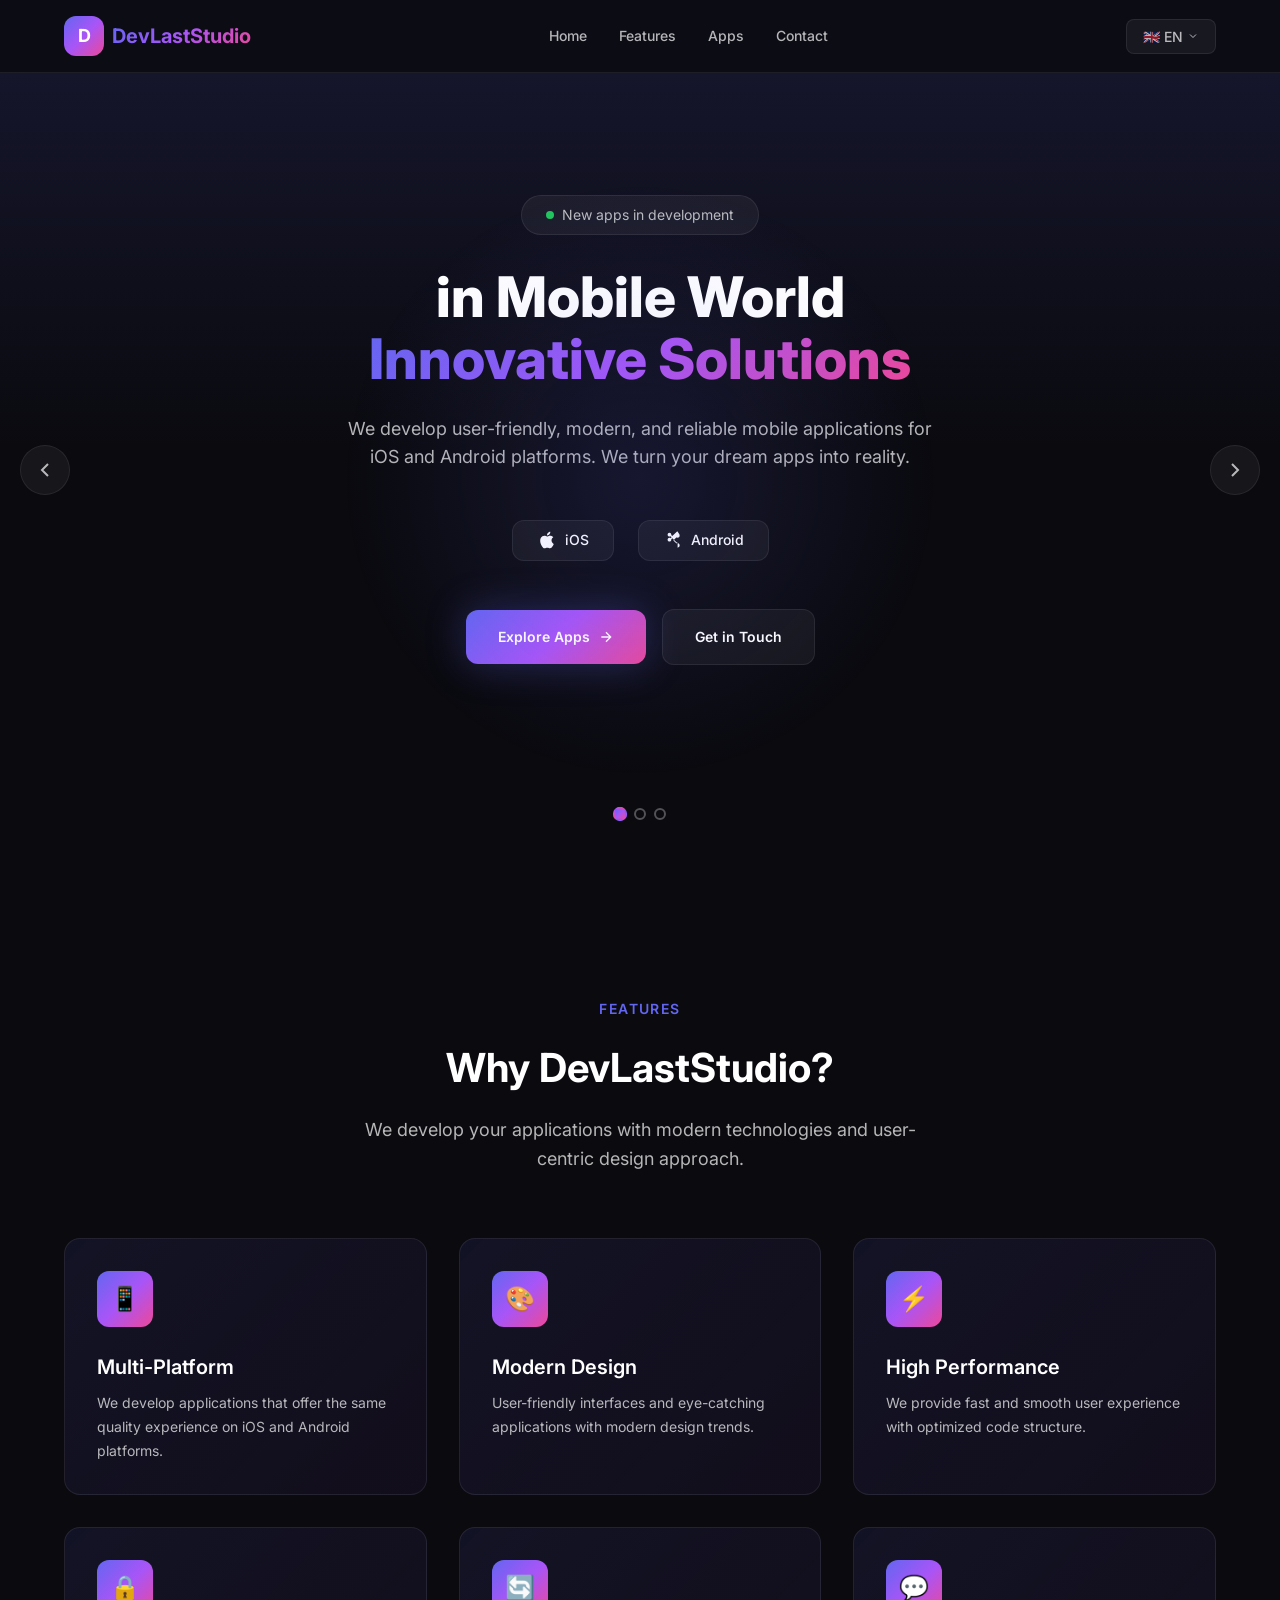
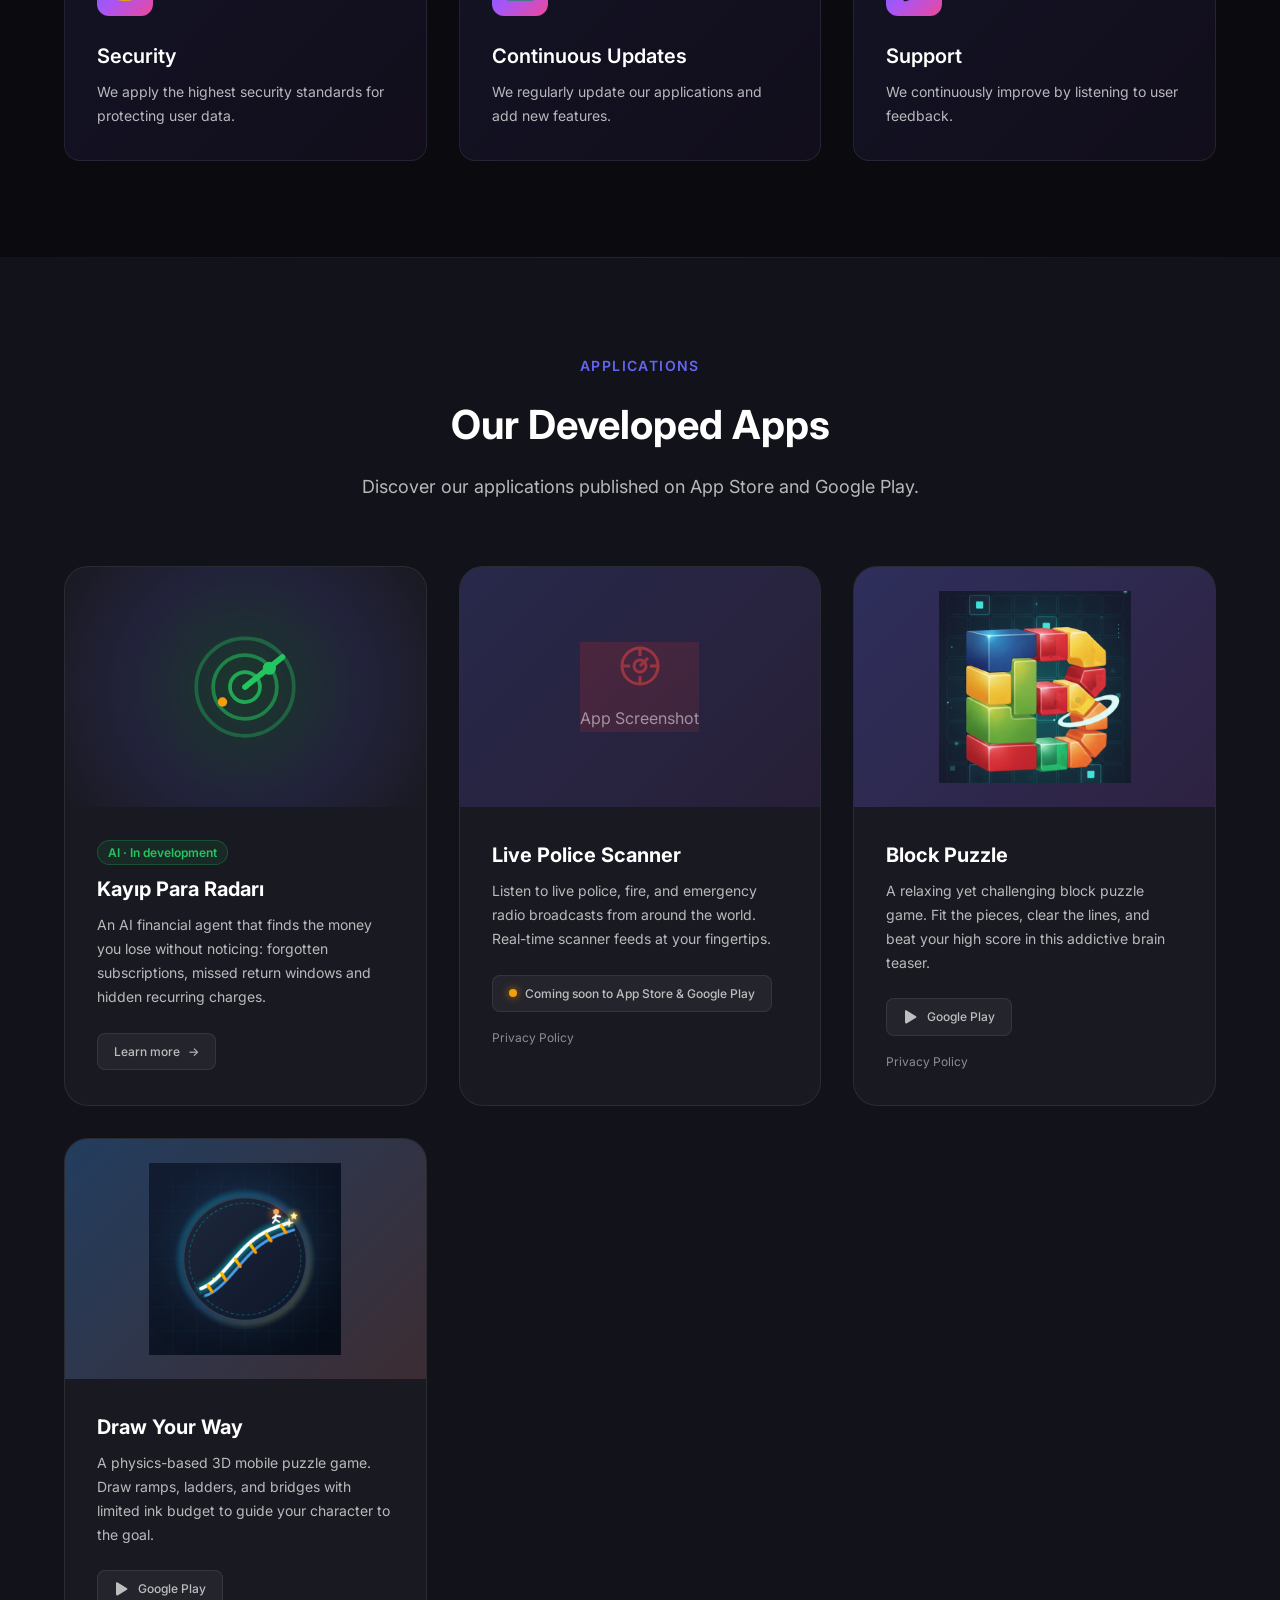
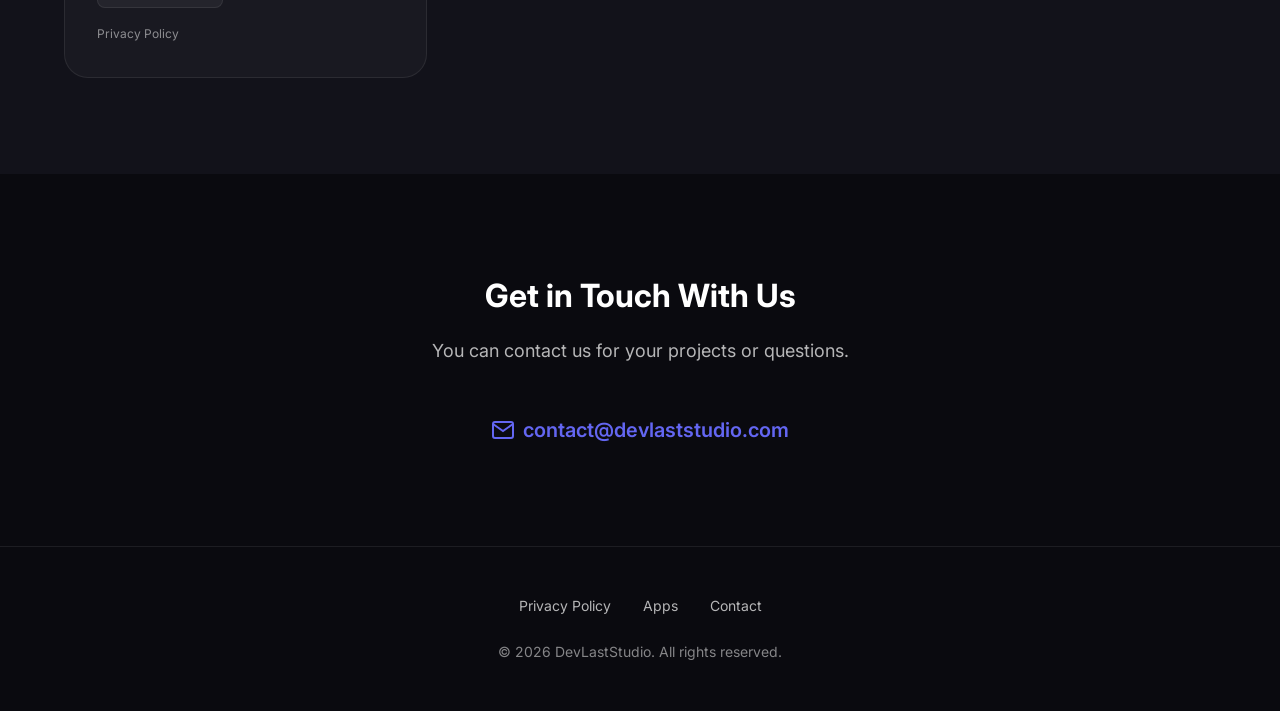
==== commit 0656a02d: "Link Block Puzzle and Draw Your Way to Google Play Co-Authored-By: Claude Opus 5.5 <noreply@anthropi" ====
--- a/index.html
+++ b/index.html
@@ -383,7 +383,7 @@
               A relaxing yet challenging block puzzle game. Fit the pieces, clear the lines, and beat your high score in
               this addictive brain teaser.
             </p>
-            <div class="app-links"><span class="store-link store-soon"><span class="store-soon-dot"></span><span data-i18n="comingSoon">Coming soon to App Store &amp; Google Play</span></span></div>
+            <div class="app-links"><a href="https://play.google.com/store/apps/details?id=com.devlaststudio.blockpuzzle" class="store-link" target="_blank" rel="noopener"><svg viewBox="0 0 24 24" fill="currentColor"><path d="M3 20.5v-17c0-.83.67-1.5 1.5-1.5.36 0 .7.13.97.36l14.06 8.5c.55.42.73 1.15.4 1.76-.12.22-.31.4-.53.53l-14.06 8.5c-.51.31-1.17.14-1.48-.37-.1-.17-.16-.36-.16-.56z" /></svg><span>Google Play</span></a></div>
             <a href="privacy-block-puzzle.html" class="app-privacy-link" data-i18n="appPrivacy">Privacy Policy</a>
           </div>
         </div>
@@ -398,7 +398,7 @@
             <p class="app-description" data-i18n="app3Desc">
               A physics-based 3D mobile puzzle game. Draw ramps, ladders, and bridges with limited ink budget to guide your character to the goal.
             </p>
-            <div class="app-links"><span class="store-link store-soon"><span class="store-soon-dot"></span><span data-i18n="comingSoon">Coming soon to App Store &amp; Google Play</span></span></div>
+            <div class="app-links"><a href="https://play.google.com/store/apps/details?id=com.devlaststudio.drawyourway" class="store-link" target="_blank" rel="noopener"><svg viewBox="0 0 24 24" fill="currentColor"><path d="M3 20.5v-17c0-.83.67-1.5 1.5-1.5.36 0 .7.13.97.36l14.06 8.5c.55.42.73 1.15.4 1.76-.12.22-.31.4-.53.53l-14.06 8.5c-.51.31-1.17.14-1.48-.37-.1-.17-.16-.36-.16-.56z" /></svg><span>Google Play</span></a></div>
             <a href="privacy-draw-your-way.html" class="app-privacy-link" data-i18n="appPrivacy">Privacy Policy</a>
           </div>
         </div>
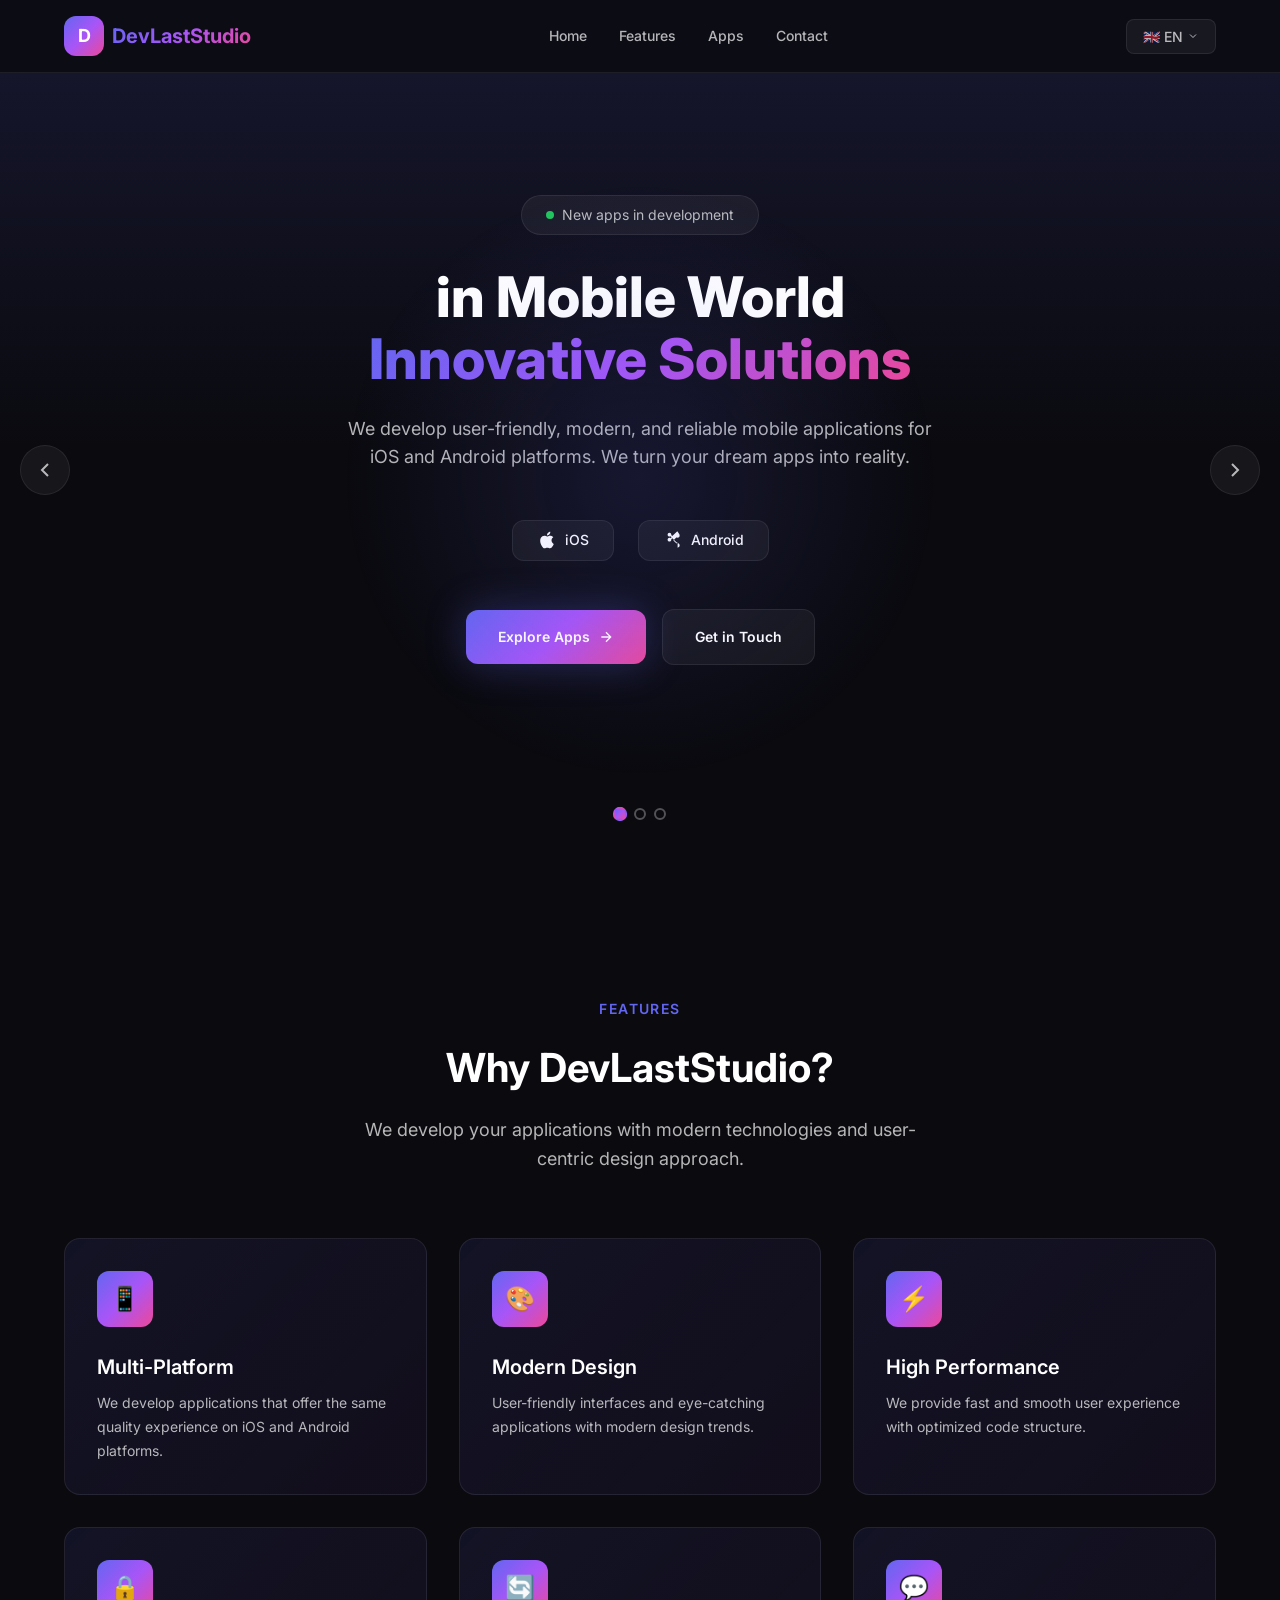
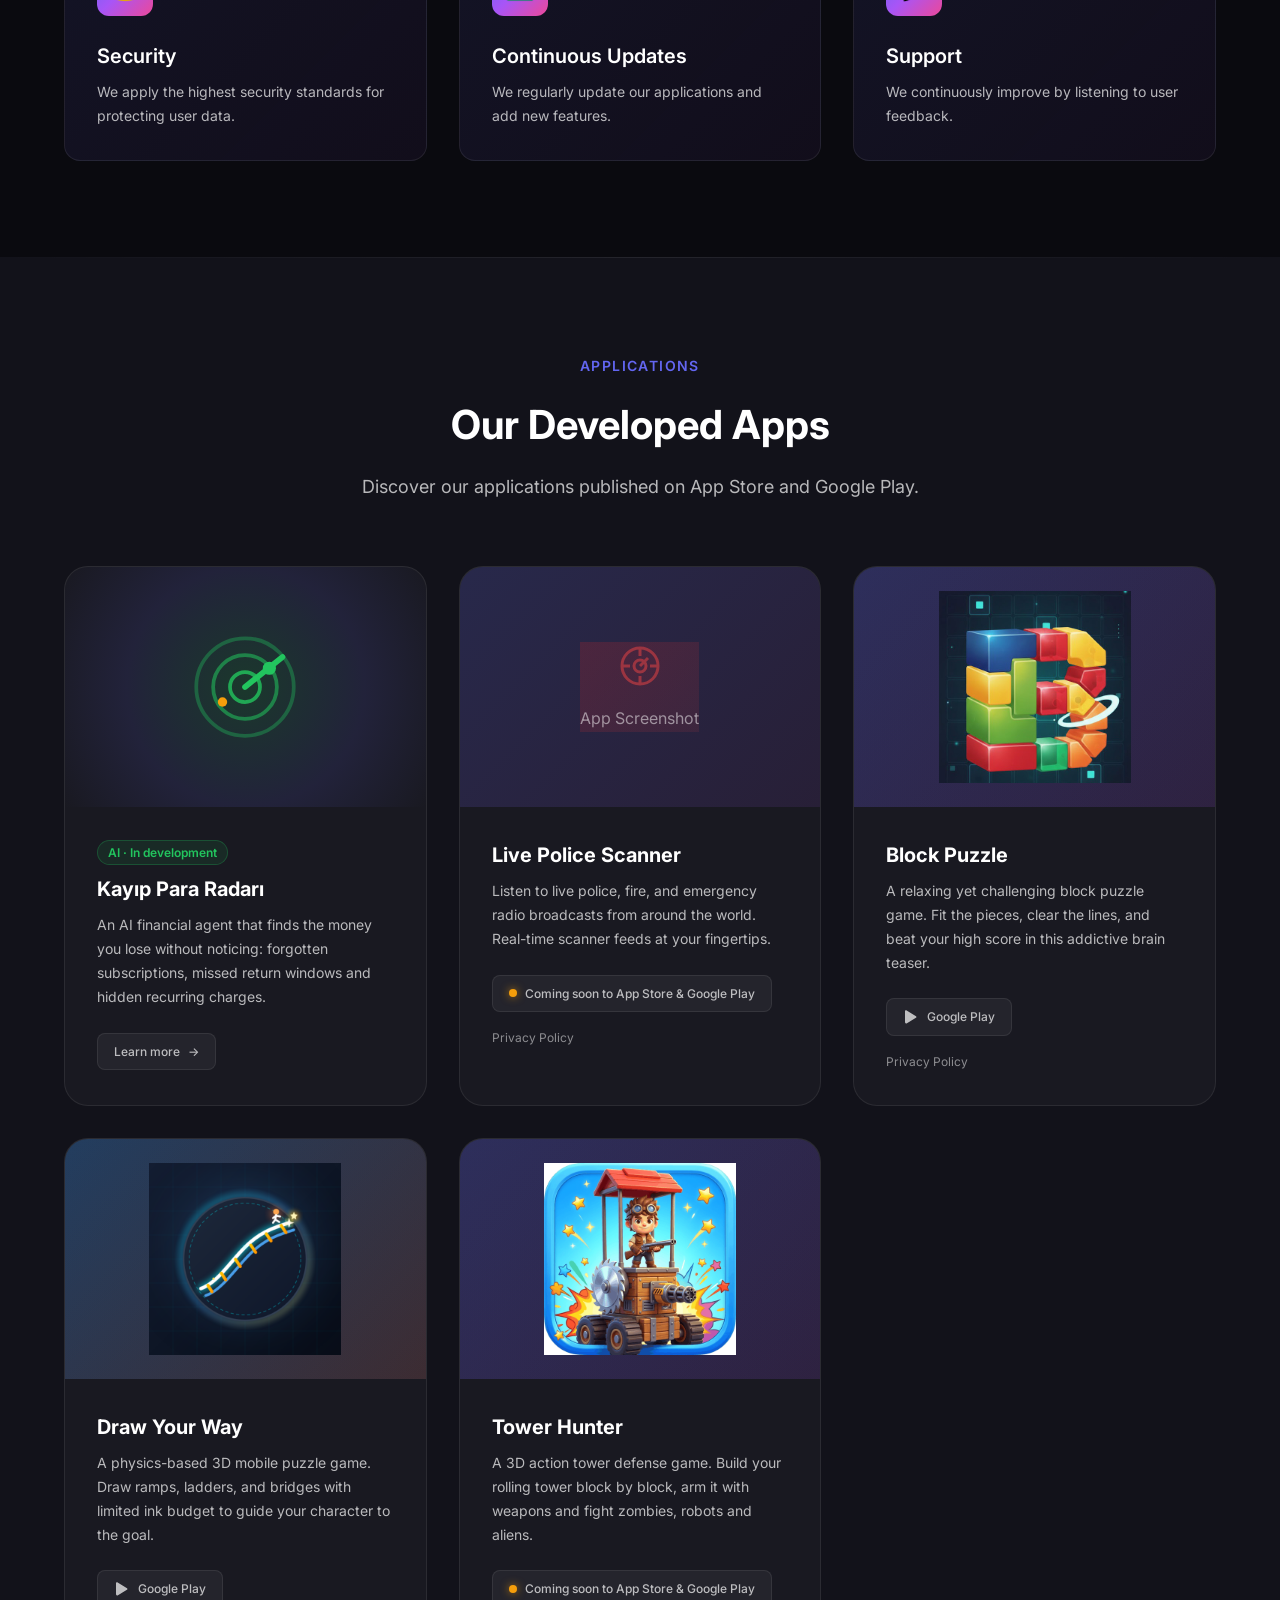
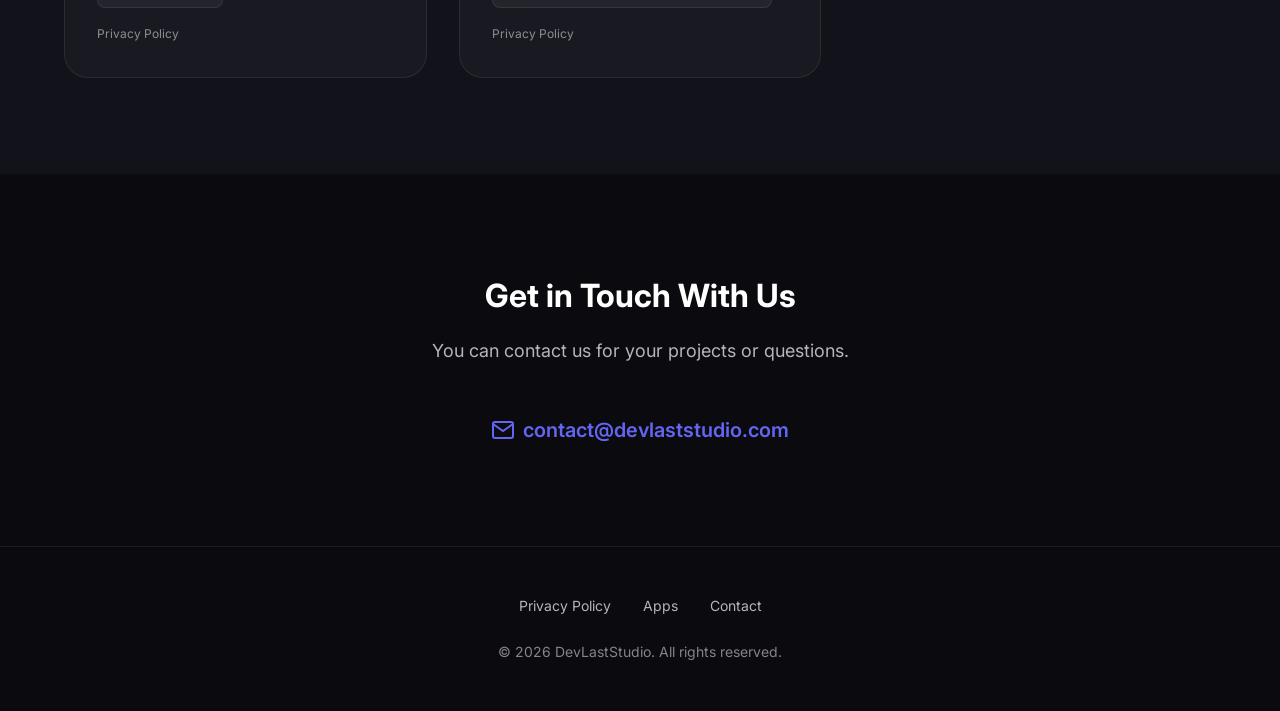
==== commit fd714ebf: "Add Tower Hunter game page and privacy policy Game detail page, home page card (coming soon) and a f" ====
--- a/index.html
+++ b/index.html
@@ -403,6 +403,21 @@
           </div>
         </div>
 
+        <!-- App Card 5: Tower Hunter -->
+        <div class="app-card fade-in">
+          <a href="tower-hunter.html" class="app-screenshots app-card-link">
+            <img src="tower-hunter-icon.png" alt="Tower Hunter" class="app-icon-image">
+          </a>
+          <div class="app-content">
+            <h3 class="app-name" data-i18n="app5Name">Tower Hunter</h3>
+            <p class="app-description" data-i18n="app5Desc">
+              A 3D action tower defense game. Build your rolling tower block by block, arm it with weapons and fight zombies, robots and aliens.
+            </p>
+            <div class="app-links"><span class="store-link store-soon"><span class="store-soon-dot"></span><span data-i18n="comingSoon">Coming soon to App Store &amp; Google Play</span></span></div>
+            <a href="privacy-tower-hunter.html" class="app-privacy-link" data-i18n="appPrivacy">Privacy Policy</a>
+          </div>
+        </div>
+
       </div>
     </div>
   </section>
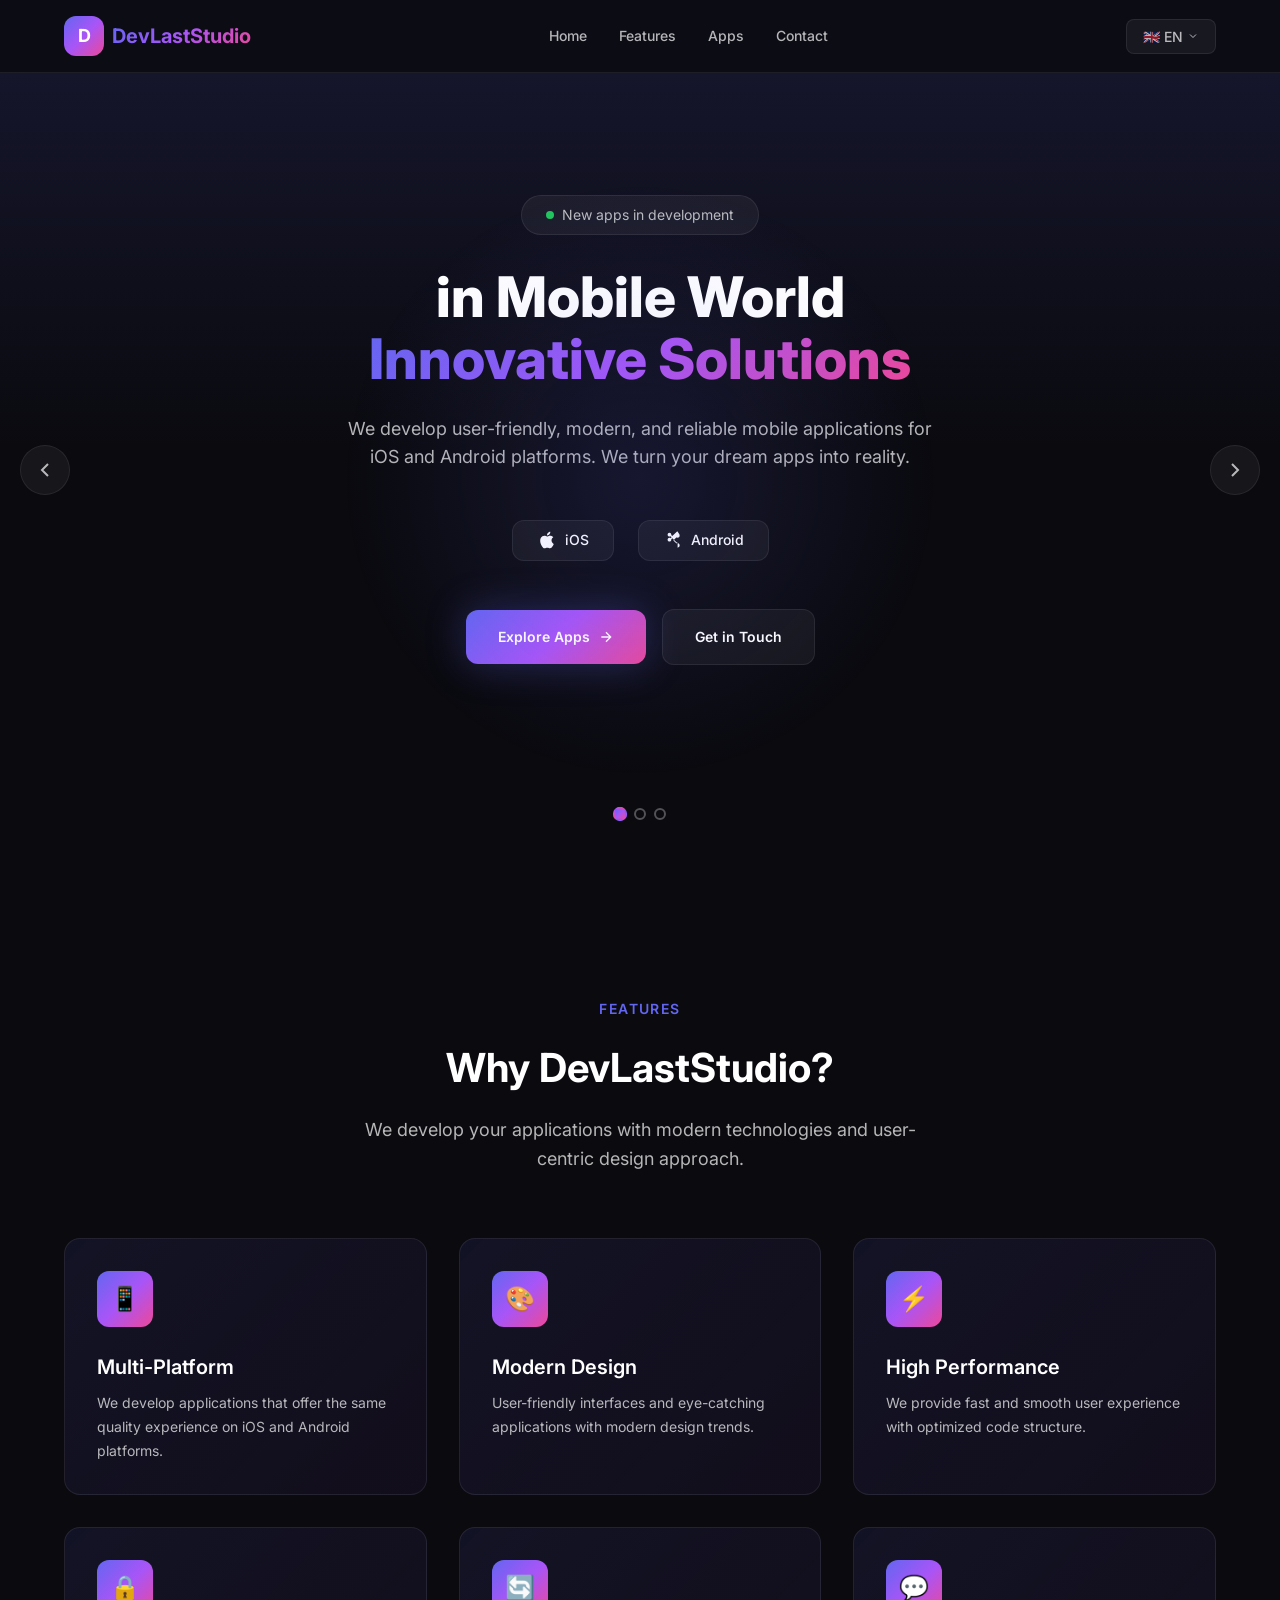
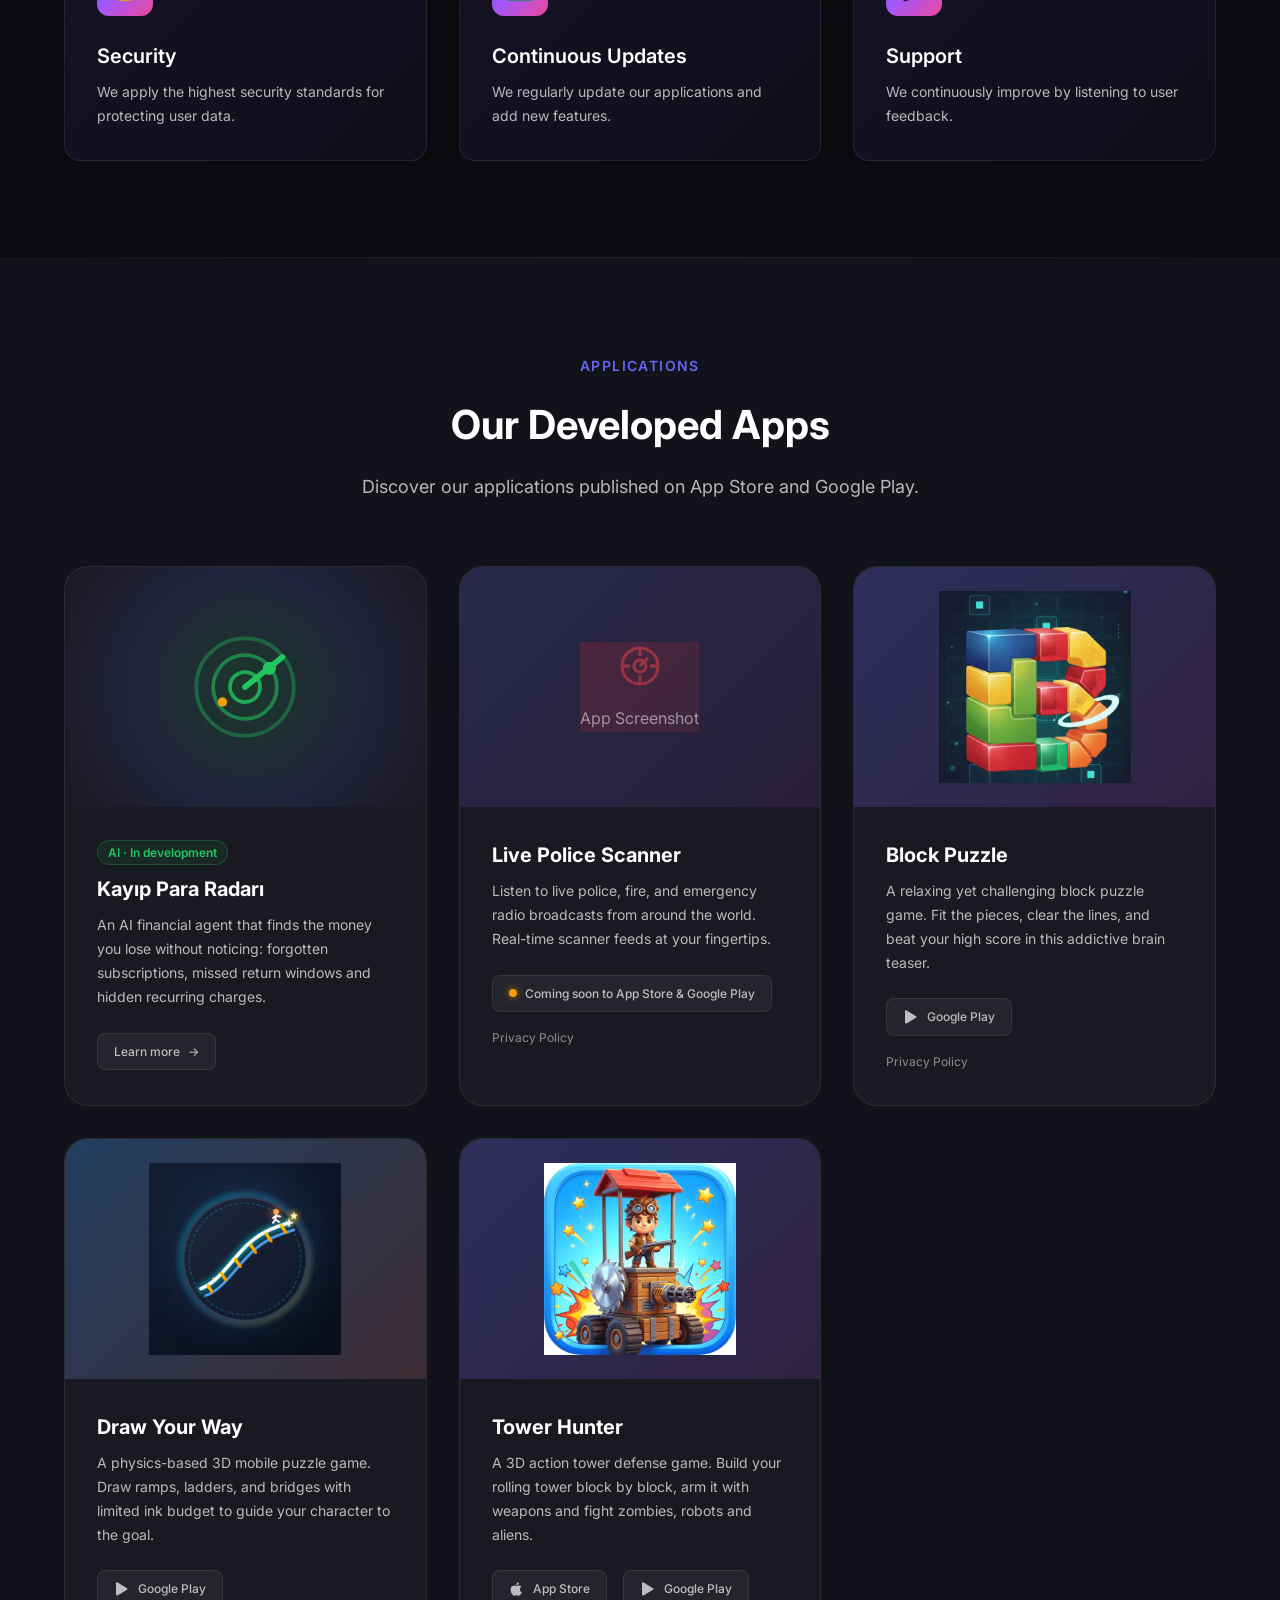
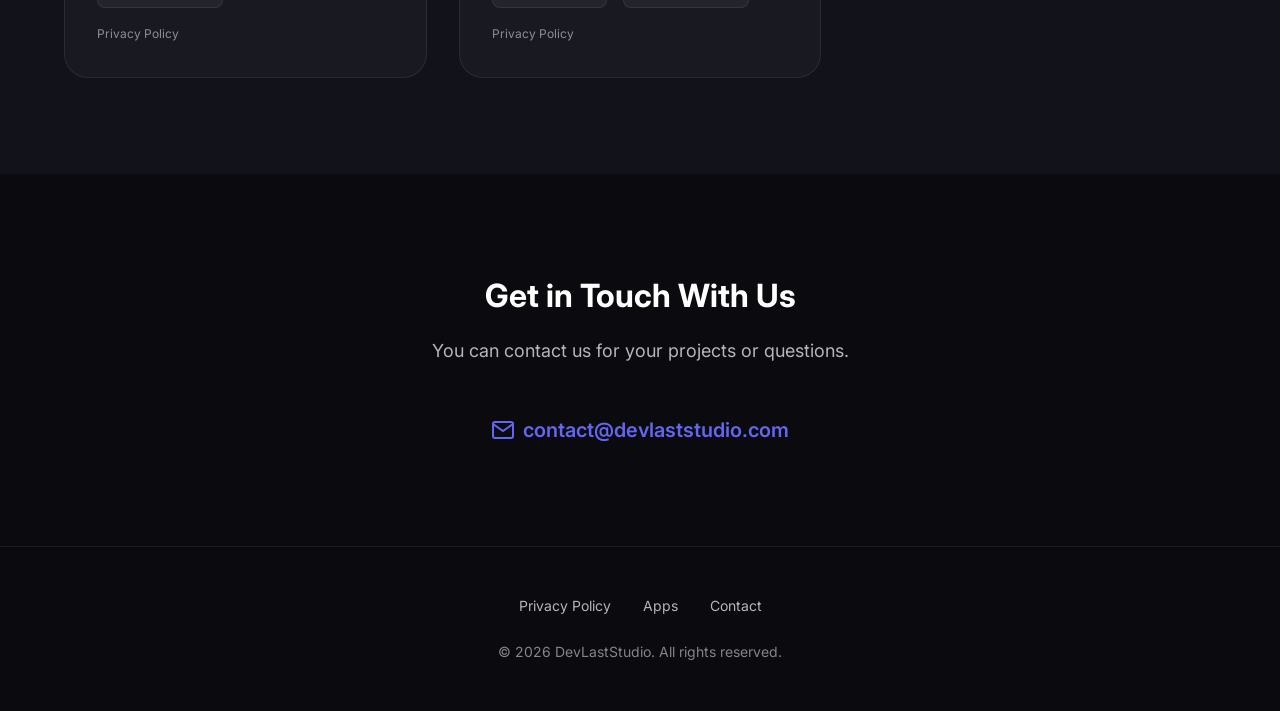
==== commit 3e5462d0: "Tower Hunter: App Store and Google Play links instead of 'coming soon' Co-Authored-By: Claude Opus 5" ====
--- a/index.html
+++ b/index.html
@@ -368,7 +368,7 @@
               at your fingertips.
             </p>
             <div class="app-links"><span class="store-link store-soon"><span class="store-soon-dot"></span><span data-i18n="comingSoon">Coming soon to App Store &amp; Google Play</span></span></div>
-            <a href="privacy.html?app=police-scanner" class="app-privacy-link" data-i18n="appPrivacy">Privacy Policy</a>
+            <a href="privacy-police-scanner.html" class="app-privacy-link" data-i18n="appPrivacy">Privacy Policy</a>
           </div>
         </div>
 
@@ -413,7 +413,7 @@
             <p class="app-description" data-i18n="app5Desc">
               A 3D action tower defense game. Build your rolling tower block by block, arm it with weapons and fight zombies, robots and aliens.
             </p>
-            <div class="app-links"><span class="store-link store-soon"><span class="store-soon-dot"></span><span data-i18n="comingSoon">Coming soon to App Store &amp; Google Play</span></span></div>
+            <div class="app-links"><a href="https://apps.apple.com/app/id6828573066" class="store-link" target="_blank" rel="noopener"><svg viewBox="0 0 24 24" fill="currentColor"><path d="M16.37 12.62c-.03-2.6 2.12-3.85 2.22-3.91-1.21-1.77-3.09-2.01-3.76-2.04-1.6-.16-3.12.94-3.93.94-.81 0-2.06-.92-3.39-.89-1.74.03-3.35 1.01-4.25 2.57-1.81 3.14-.46 7.79 1.3 10.34.86 1.25 1.89 2.65 3.24 2.6 1.3-.05 1.79-.84 3.36-.84 1.57 0 2.01.84 3.38.81 1.4-.02 2.29-1.27 3.14-2.53.99-1.45 1.4-2.86 1.42-2.93-.03-.01-2.72-1.04-2.73-4.12zM13.78 4.98c.71-.87 1.2-2.07 1.06-3.27-1.03.04-2.28.69-3.02 1.55-.66.77-1.24 2-1.09 3.18 1.15.09 2.33-.58 3.05-1.46z"/></svg><span>App Store</span></a><a href="https://play.google.com/store/apps/details?id=com.devlaststudio.towerhunter" class="store-link" target="_blank" rel="noopener"><svg viewBox="0 0 24 24" fill="currentColor"><path d="M3 20.5v-17c0-.83.67-1.5 1.5-1.5.36 0 .7.13.97.36l14.06 8.5c.55.42.73 1.15.4 1.76-.12.22-.31.4-.53.53l-14.06 8.5c-.51.31-1.17.14-1.48-.37-.1-.17-.16-.36-.16-.56z" /></svg><span>Google Play</span></a></div>
             <a href="privacy-tower-hunter.html" class="app-privacy-link" data-i18n="appPrivacy">Privacy Policy</a>
           </div>
         </div>
